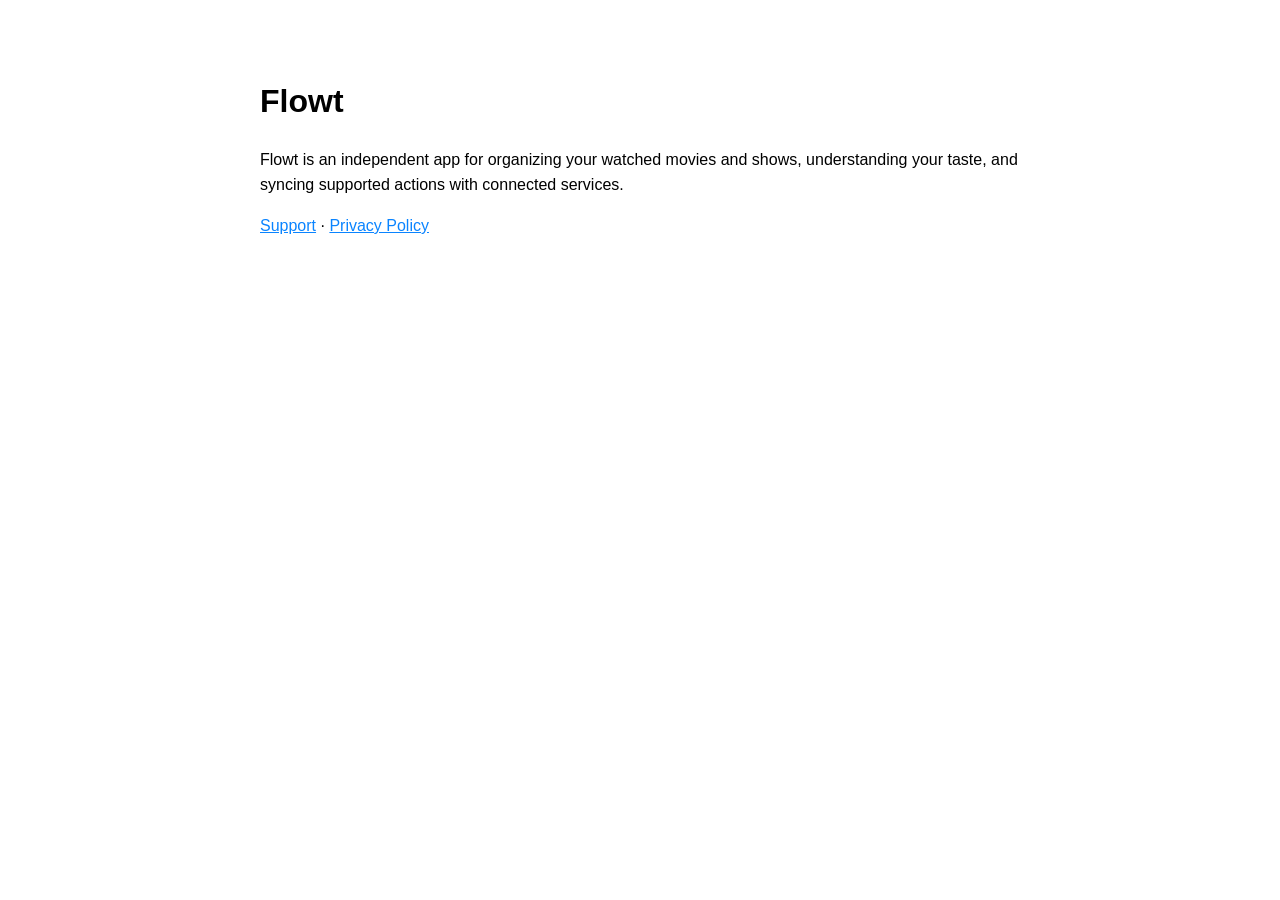
==== index.html @ bcea4218 "feat: publish Flowt support and privacy pages" ====
<!doctype html>
<html lang="en">
<head>
  <meta charset="utf-8">
  <meta name="viewport" content="width=device-width, initial-scale=1">
  <title>Flowt</title>
  <style>
    :root {
      color-scheme: light dark;
      font-family: -apple-system, BlinkMacSystemFont, "Segoe UI", sans-serif;
      line-height: 1.55;
      background: Canvas;
      color: CanvasText;
    }

    body {
      max-width: 760px;
      margin: 0 auto;
      padding: 56px 24px;
    }

    a { color: #0a84ff; }
  </style>
</head>
<body>
  <main>
    <h1>Flowt</h1>
    <p>Flowt is an independent app for organizing your watched movies and shows, understanding your taste, and syncing supported actions with connected services.</p>
    <p><a href="./support/">Support</a> · <a href="./privacy/">Privacy Policy</a></p>
  </main>
</body>
</html>
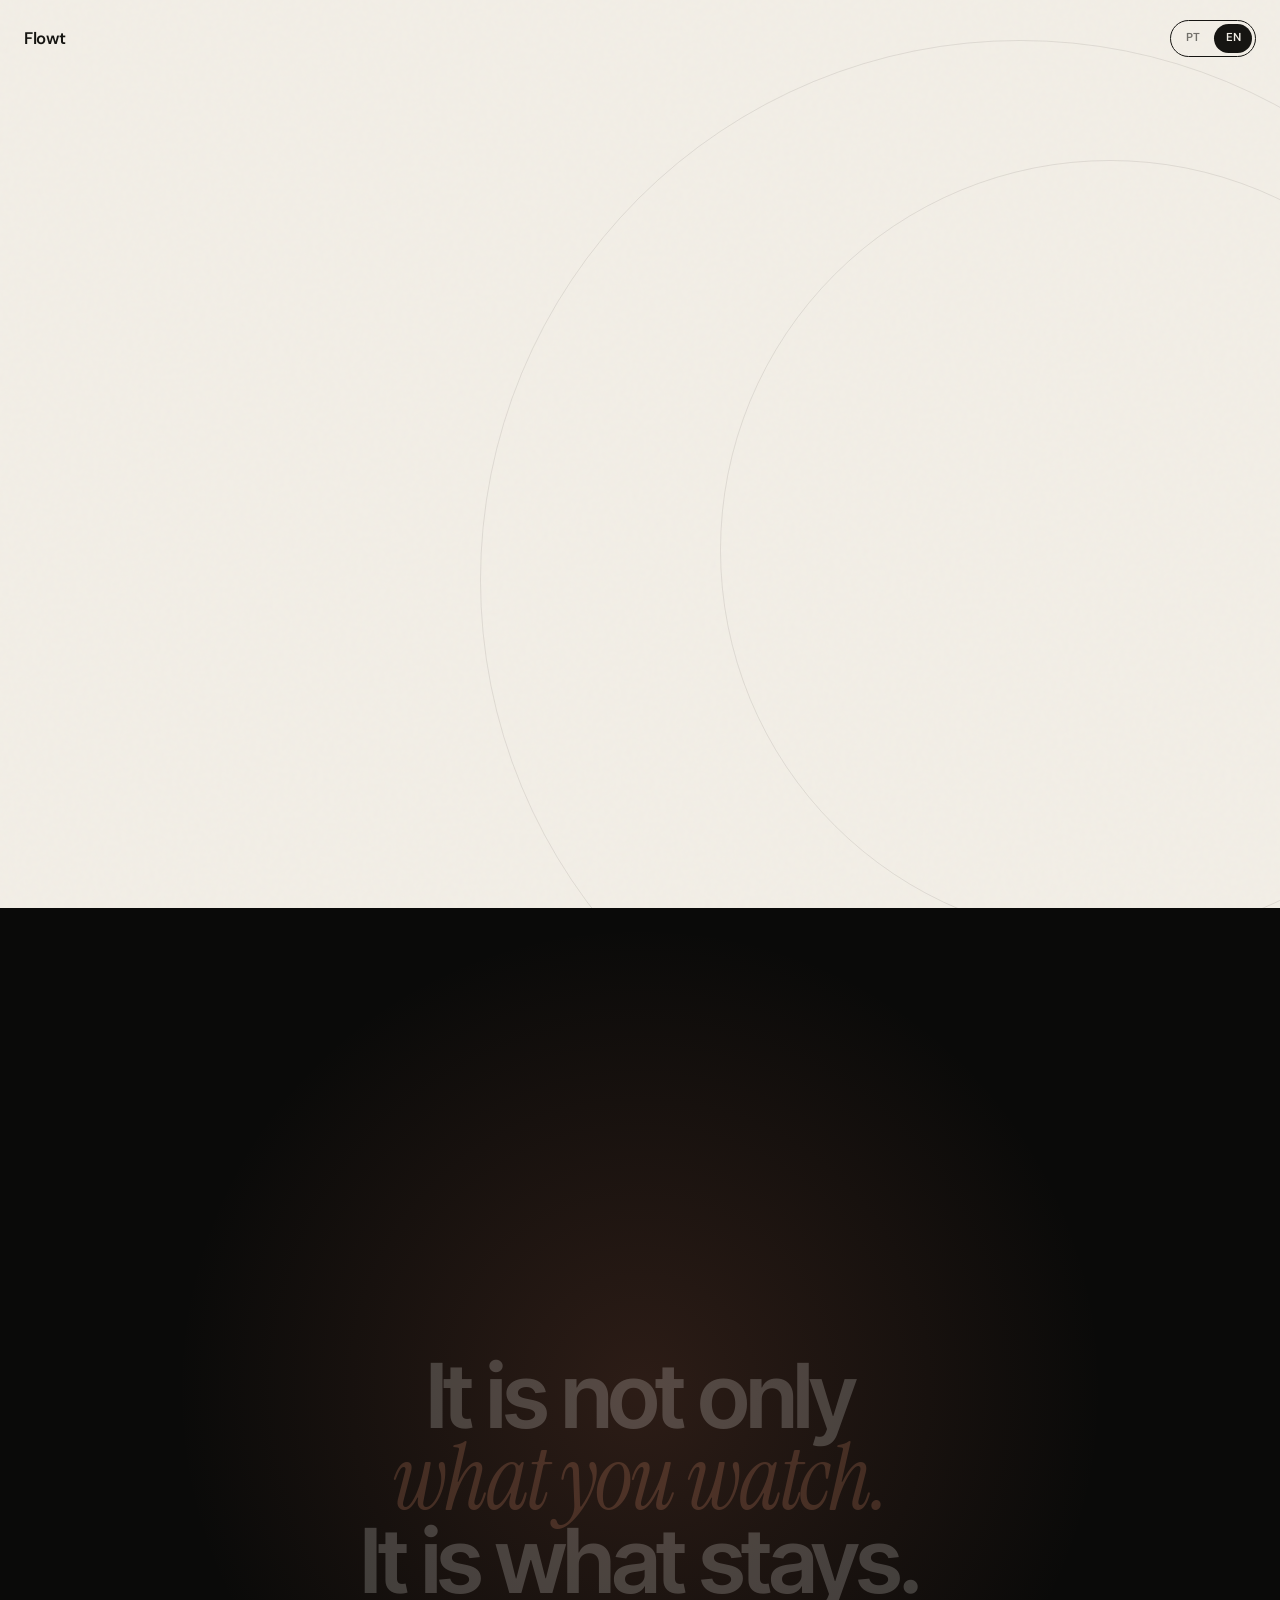
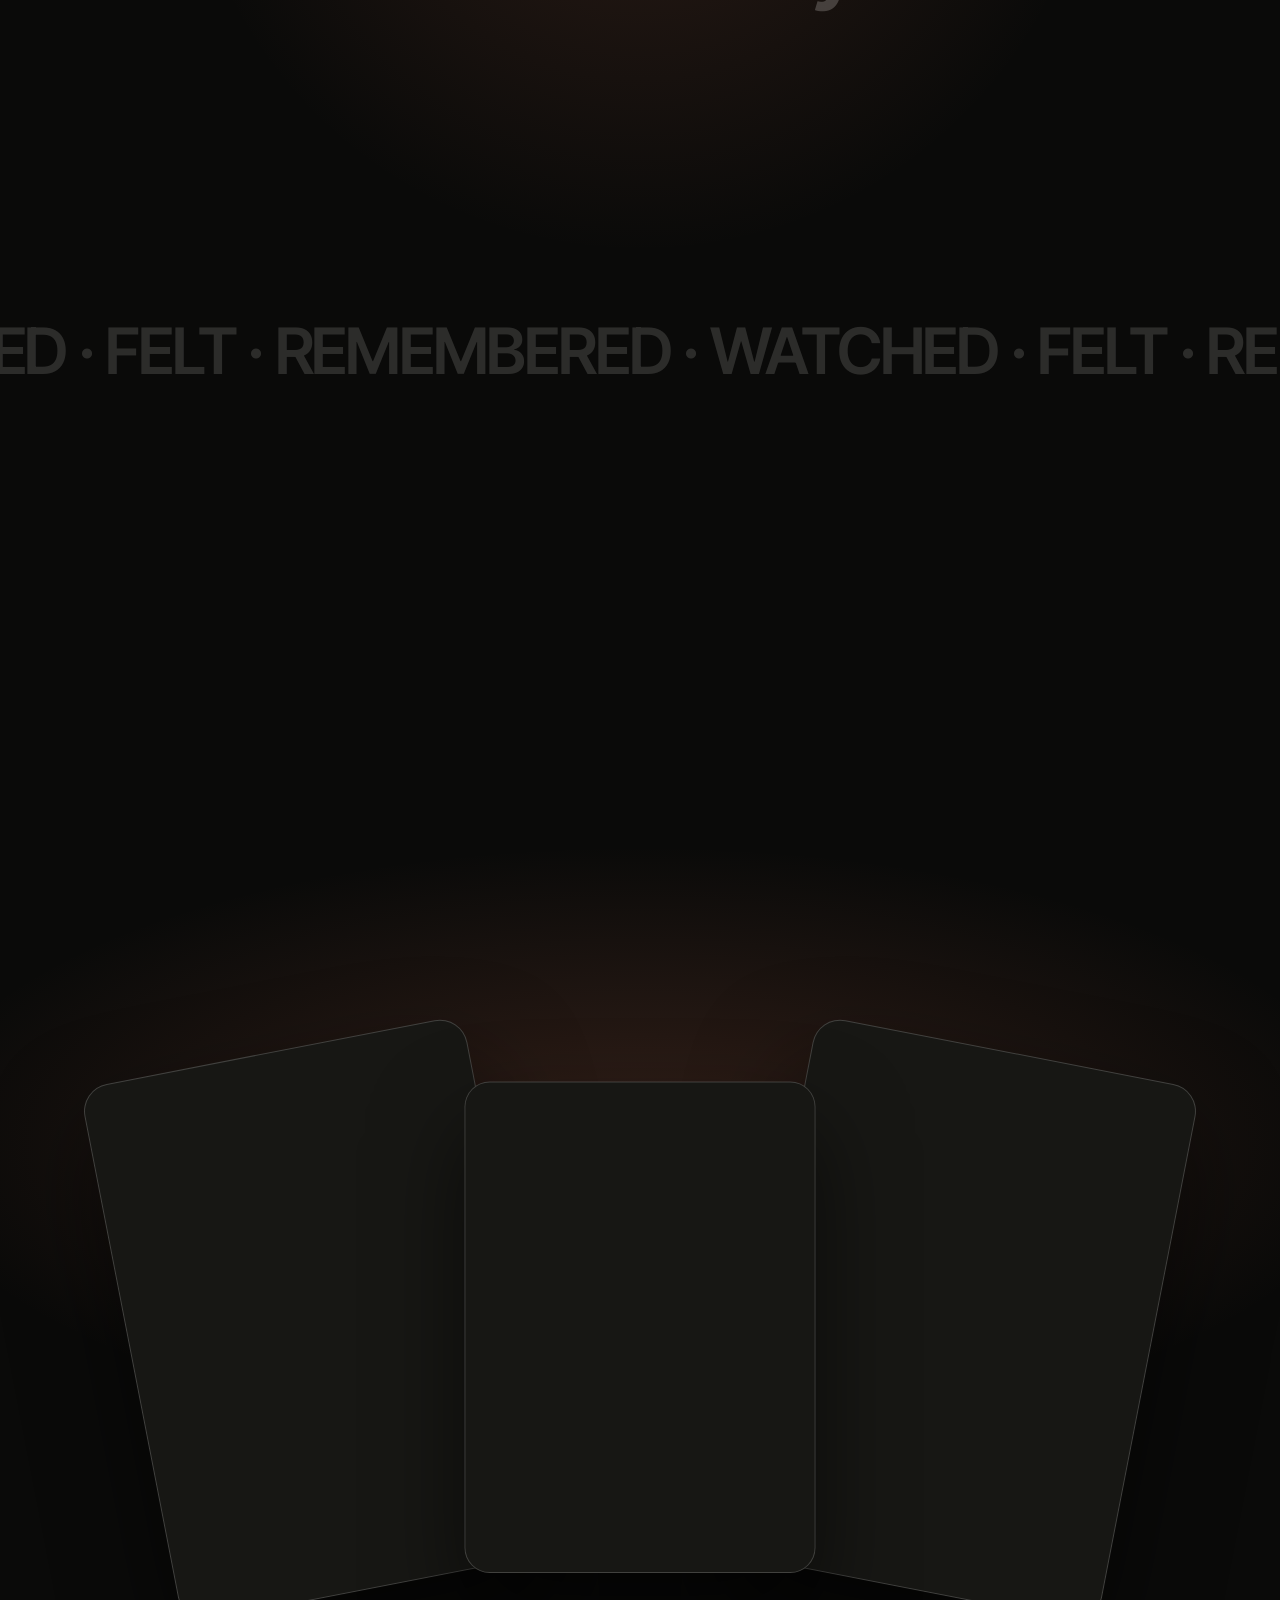
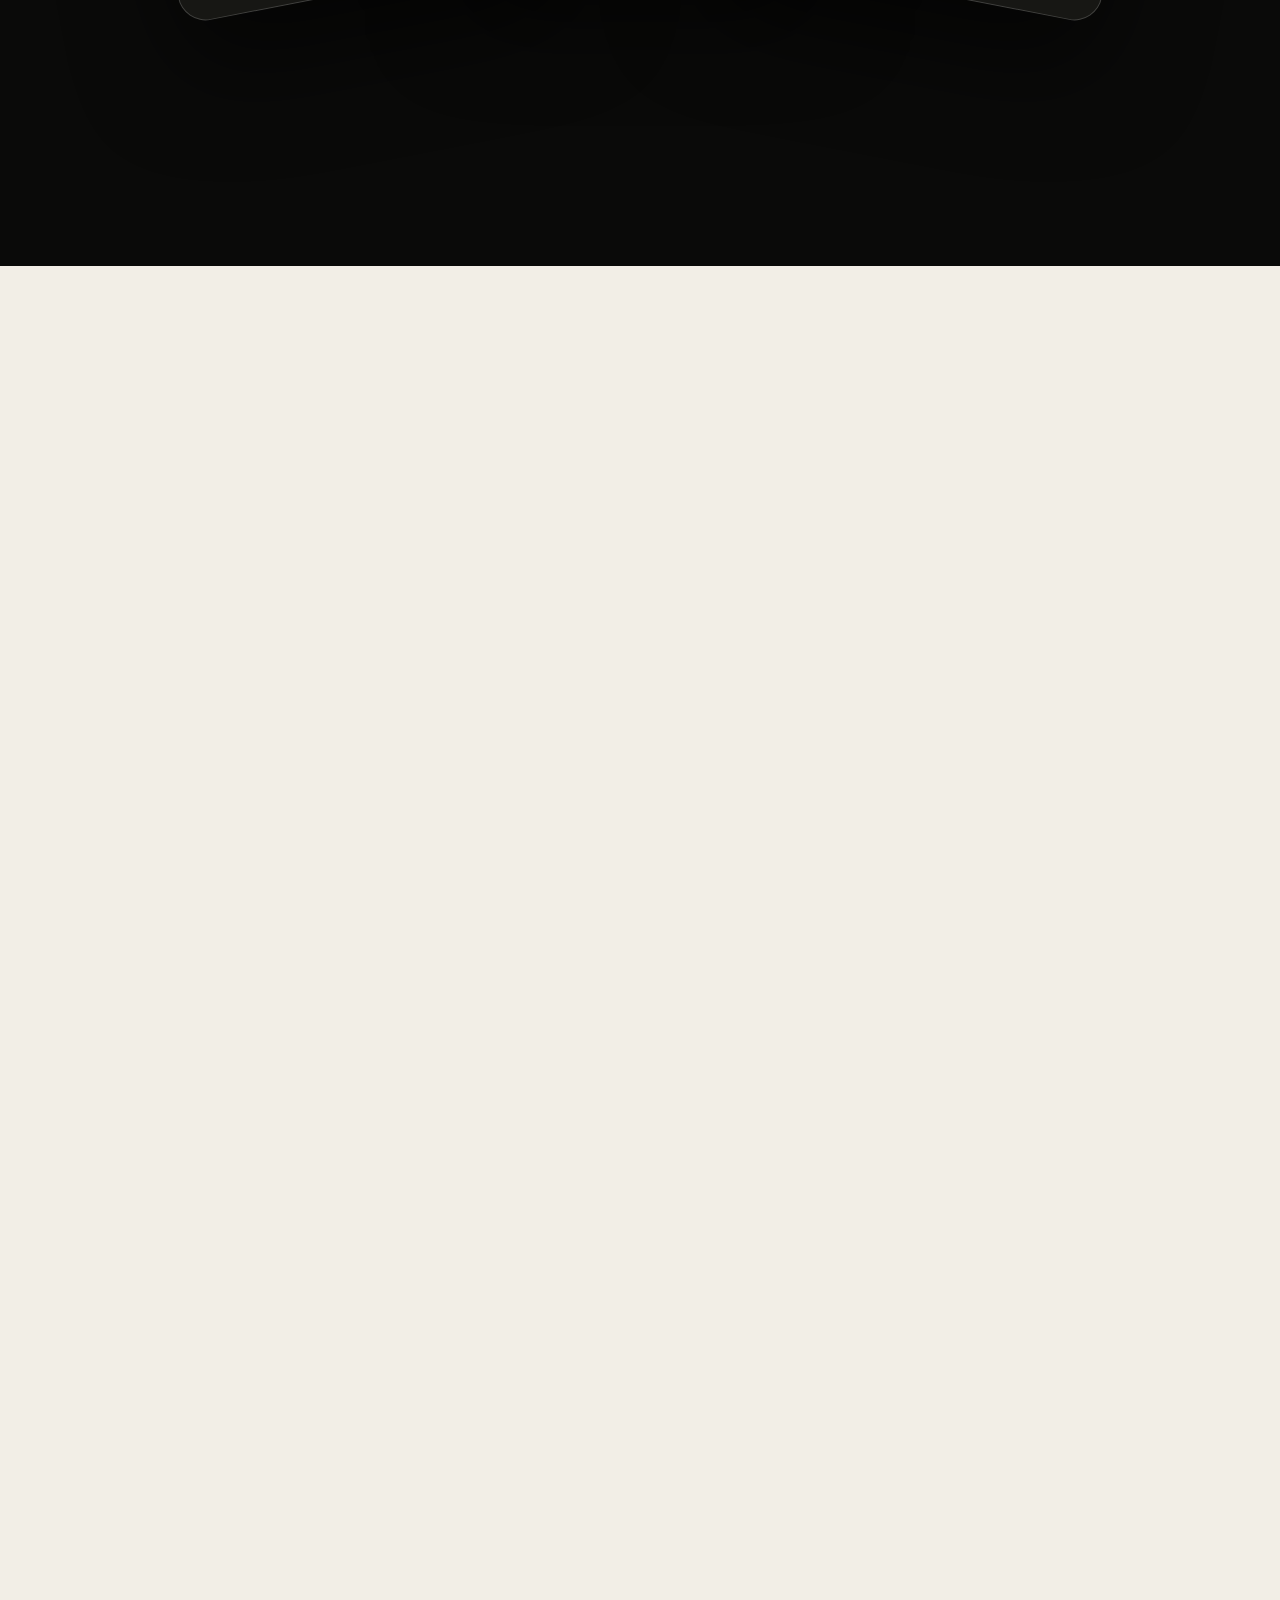
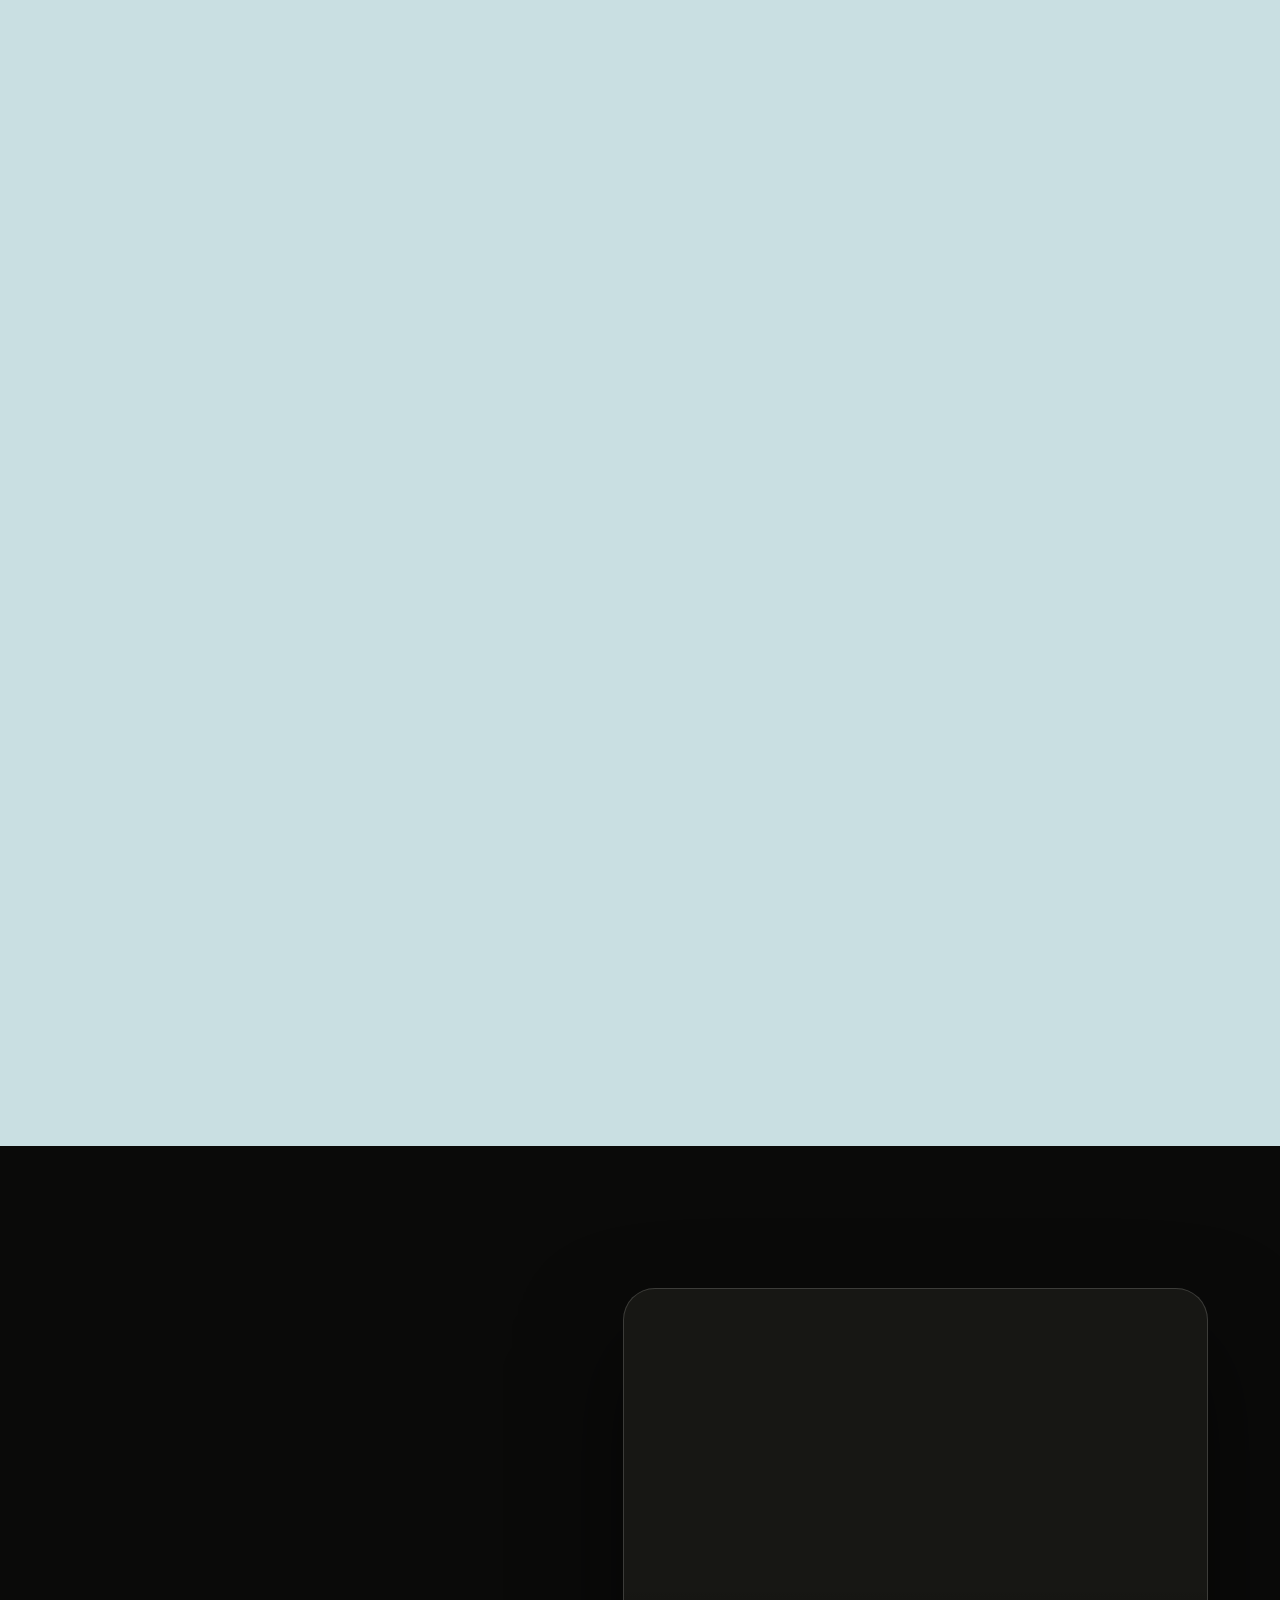
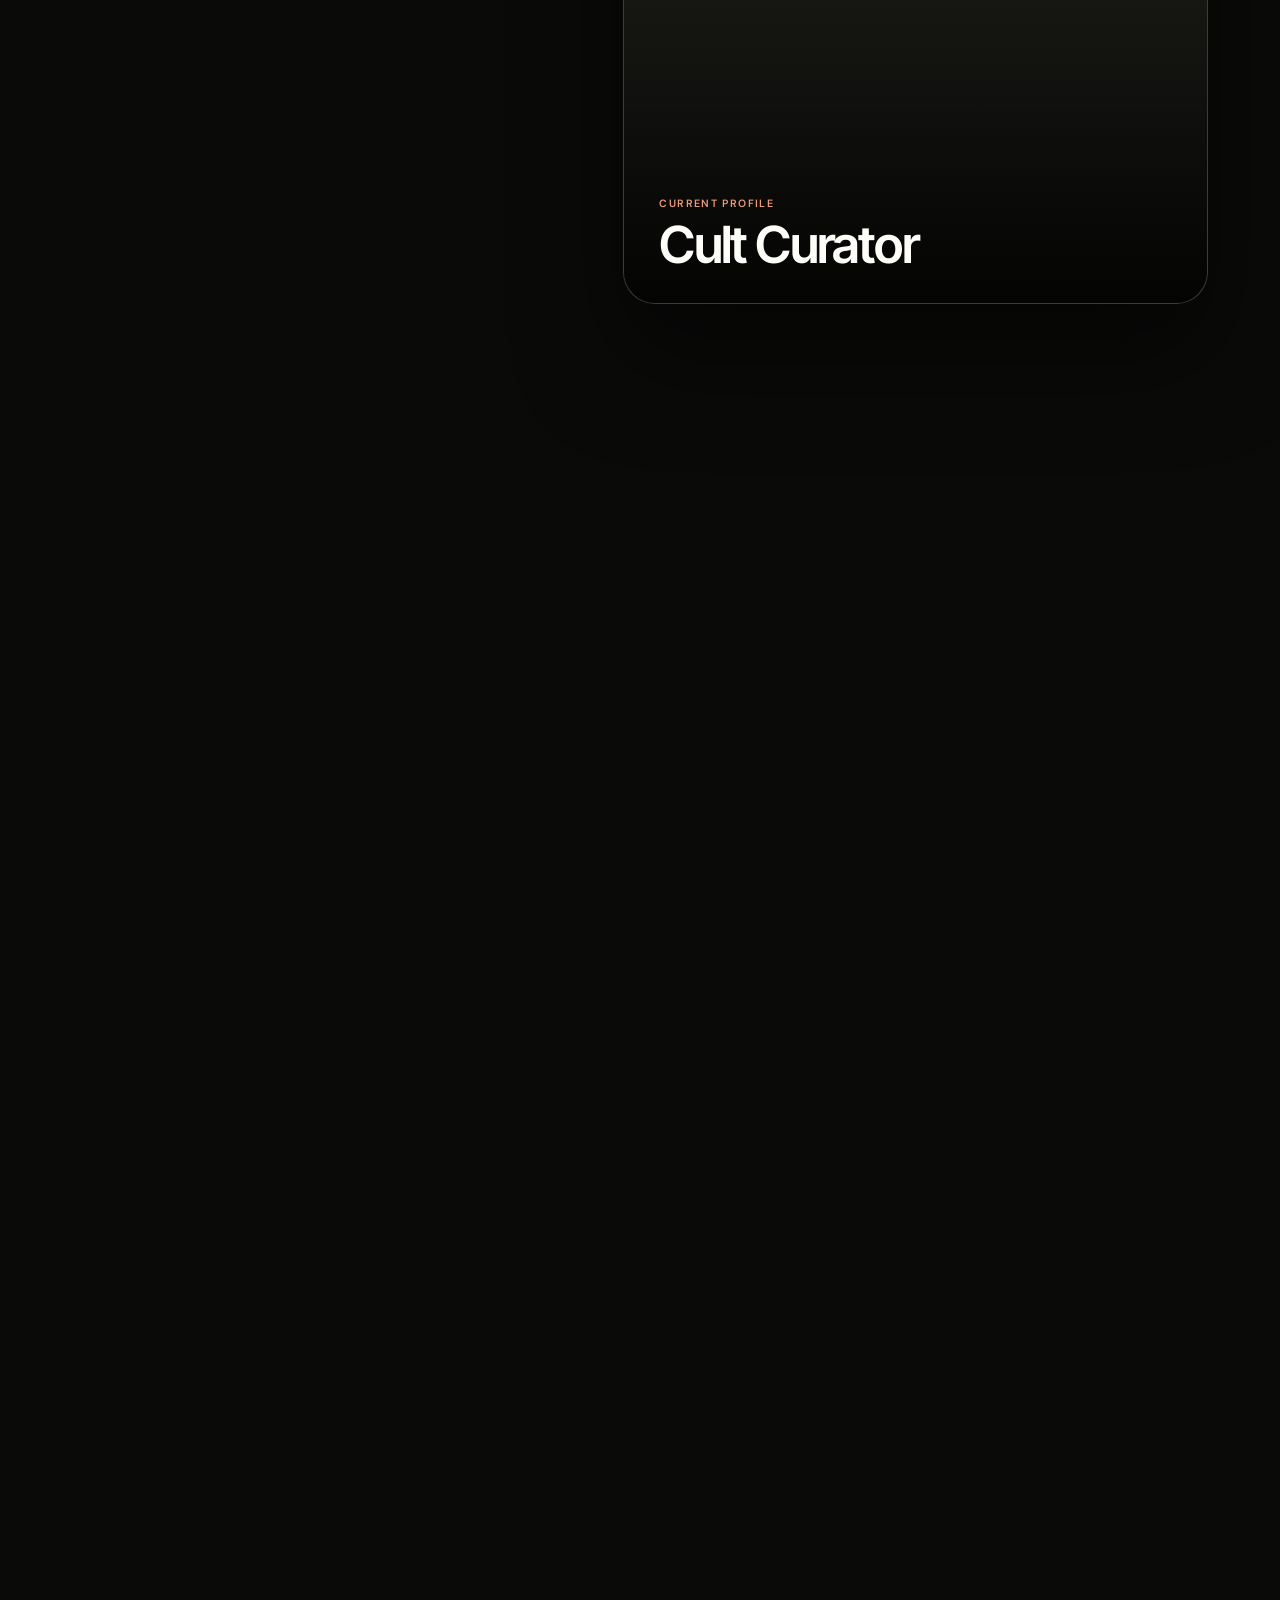
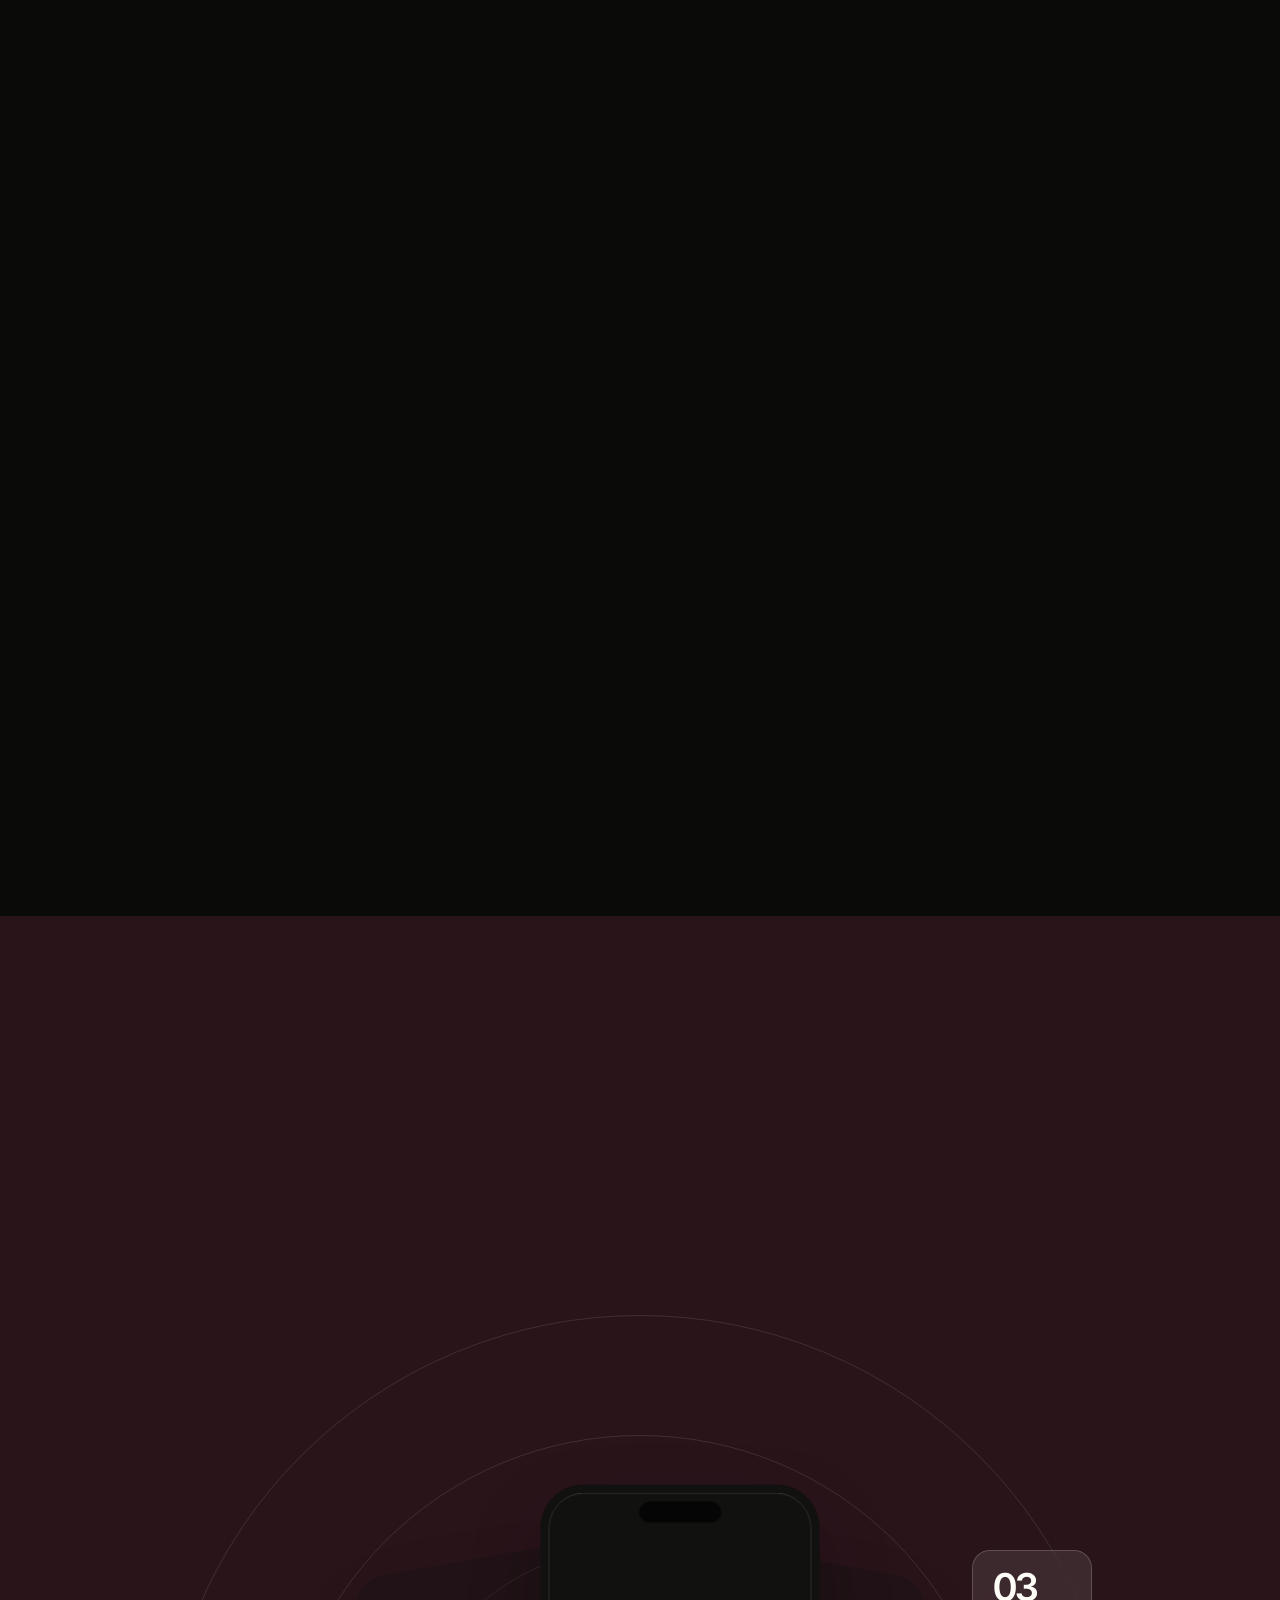
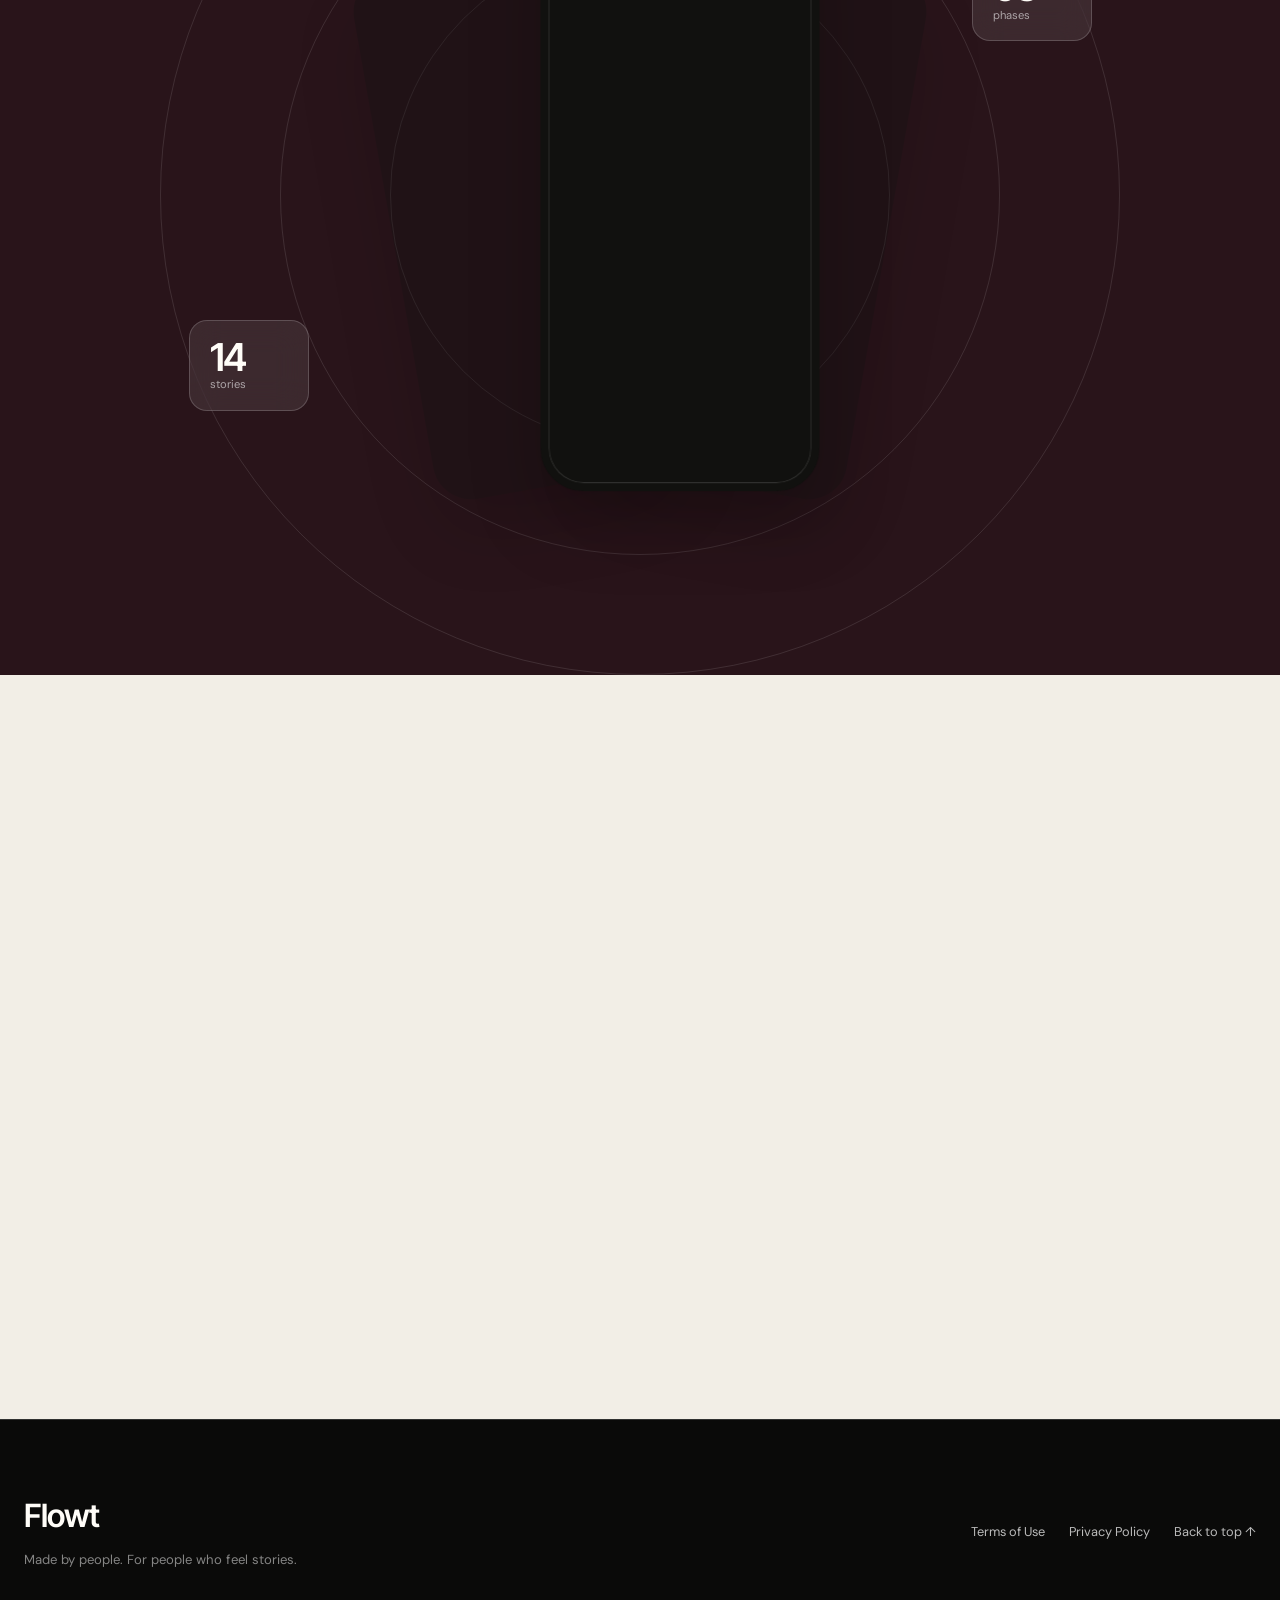
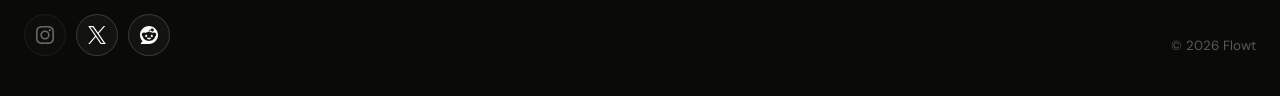
==== commit 7087d40d: "feat: publish redesigned Flowt site" ====
--- a/index.html
+++ b/index.html
@@ -1,32 +1,299 @@
 <!doctype html>
-<html lang="en">
+<html lang="pt-BR" class="no-js">
 <head>
   <meta charset="utf-8">
   <meta name="viewport" content="width=device-width, initial-scale=1">
-  <title>Flowt</title>
-  <style>
-    :root {
-      color-scheme: light dark;
-      font-family: -apple-system, BlinkMacSystemFont, "Segoe UI", sans-serif;
-      line-height: 1.55;
-      background: Canvas;
-      color: CanvasText;
-    }
-
-    body {
-      max-width: 760px;
-      margin: 0 auto;
-      padding: 56px 24px;
-    }
-
-    a { color: #0a84ff; }
-  </style>
+  <meta name="theme-color" content="#f2eee6">
+  <title>Flowt — Feito para quem assiste de verdade</title>
+  <meta name="description" content="Memórias, recomendações e insights construídos a partir do seu jeito de assistir.">
+  <link rel="icon" href="images/appicon.png">
+  <link rel="apple-touch-icon" href="images/appicon.png">
+  <link rel="preconnect" href="https://fonts.googleapis.com">
+  <link rel="preconnect" href="https://fonts.gstatic.com" crossorigin>
+  <link href="https://fonts.googleapis.com/css2?family=DM+Sans:opsz,wght@9..40,400;9..40,500;9..40,600&amp;family=Instrument+Serif:ital@0;1&amp;family=Inter+Tight:wght@500;600;700&amp;display=swap" rel="stylesheet">
+  <script>document.documentElement.classList.remove('no-js');document.documentElement.classList.add('js');</script>
+  <link rel="stylesheet" href="index.css">
 </head>
 <body>
-  <main>
-    <h1>Flowt</h1>
-    <p>Flowt is an independent app for organizing your watched movies and shows, understanding your taste, and syncing supported actions with connected services.</p>
-    <p><a href="./support/">Support</a> · <a href="./privacy/">Privacy Policy</a></p>
+  <a class="skip-link" href="#main" data-i18n="skip">Pular para o conteúdo</a>
+
+  <header class="site-header" id="site-header">
+    <a class="brand" href="#top" aria-label="Flowt — início" data-i18n-aria="aria.home">
+      <span class="brand-wordmark">Flowt</span>
+    </a>
+
+    <div class="header-actions">
+      <div class="language-switch" role="group" aria-label="Idioma" data-i18n-aria="aria.language">
+        <button type="button" data-language="pt" class="is-active" aria-pressed="true">PT</button>
+        <button type="button" data-language="en" aria-pressed="false">EN</button>
+      </div>
+    </div>
+  </header>
+
+  <main id="main">
+    <section class="hero chapter chapter-warm" id="top" data-theme="light">
+      <div class="hero-noise" aria-hidden="true"></div>
+      <div class="hero-orbit hero-orbit-one" aria-hidden="true"></div>
+      <div class="hero-orbit hero-orbit-two" aria-hidden="true"></div>
+
+      <div class="hero-inner">
+        <div class="hero-copy">
+          <div class="hero-product-mark reveal" aria-hidden="true">
+            <img src="images/appicon.png" width="24" height="24" alt="">
+            <span>Flowt</span>
+          </div>
+          <h1 class="hero-title">
+            <span class="title-line reveal" data-i18n="hero.line1">Feito para quem</span>
+            <span class="title-line title-line-accent reveal" data-i18n="hero.line2">assiste de verdade.</span>
+          </h1>
+          <p class="hero-deck reveal" data-i18n="hero.deck">Memórias, recomendações e insights construídos a partir do seu jeito de assistir.</p>
+          <p class="hero-support reveal" data-i18n="hero.support">O Flowt transforma o que você assiste em fases, entende o seu ritmo e ajuda a encontrar o que combina com cada momento.</p>
+          <div class="app-store-badge hero-store-badge reveal" aria-disabled="true">
+            <span class="apple-mark" aria-hidden="true"></span>
+            <span><small data-i18n="store.soon">Em breve na</small><strong>App Store</strong></span>
+          </div>
+        </div>
+        <div class="hero-stage" aria-label="Prévia do aplicativo Flowt" data-i18n-aria="aria.preview">
+          <figure class="hero-hand-phone reveal">
+            <div class="hero-hand-screen">
+              <img src="site-img/optimized/pt/home.jpg" data-src-pt="site-img/optimized/pt/home.jpg" data-src-en="site-img/optimized/en/home.jpg" width="900" height="1955" alt="Tela inicial do Flowt" data-i18n-alt="alt.home" fetchpriority="high">
+            </div>
+            <img class="hero-hand-frame" src="site-img/shared/phone-hand.png" width="1200" height="1600" alt="" aria-hidden="true" fetchpriority="high">
+          </figure>
+        </div>
+      </div>
+    </section>
+
+    <section class="manifesto chapter chapter-noir motion-section" id="manifesto" data-theme="dark">
+      <div class="manifesto-glow" aria-hidden="true"></div>
+      <div class="manifesto-inner">
+        <p class="eyebrow eyebrow-light reveal" data-i18n="manifesto.eyebrow">Histórias deixam rastros</p>
+        <h2 class="manifesto-title">
+          <span data-i18n="manifesto.line1">Não é só</span>
+          <em data-i18n="manifesto.line2">o que você vê.</em>
+          <span data-i18n="manifesto.line3">É o que fica.</span>
+        </h2>
+        <p class="manifesto-caption reveal" data-i18n="manifesto.caption">O Flowt transforma o seu histórico em uma narrativa sobre fases, afetos e descobertas.</p>
+      </div>
+      <div class="manifesto-marquee" aria-hidden="true">
+        <span>WATCHED · FELT · REMEMBERED · WATCHED · FELT · REMEMBERED ·</span>
+      </div>
+    </section>
+
+    <section class="memories chapter chapter-noir motion-section" id="memories" data-theme="dark">
+      <div class="section-intro section-intro-light">
+        <p class="eyebrow eyebrow-light reveal" data-i18n="memories.eyebrow">Memórias</p>
+        <h2 class="display-title reveal" data-i18n="memories.title">Listas guardam títulos. Flowt guarda fases.</h2>
+        <p class="section-deck reveal" data-i18n="memories.deck">Cada obra encontra um lugar no período da sua vida em que ela realmente importou.</p>
+      </div>
+
+      <div class="memory-stage" aria-label="Exemplos de memórias culturais" data-i18n-aria="aria.memories">
+        <article class="memory-poster memory-poster-one" data-memory-card>
+          <img src="site-img/optimized/pt/memory-1.jpg" data-src-pt="site-img/optimized/pt/memory-1.jpg" data-src-en="site-img/optimized/en/memory1.jpg" width="900" height="1955" alt="Fase O ciclo dos dramas emocionais" data-i18n-alt="alt.memory1" loading="lazy" decoding="async">
+        </article>
+        <article class="memory-poster memory-poster-two" data-memory-card>
+          <img src="site-img/optimized/pt/memory-2.jpg" data-src-pt="site-img/optimized/pt/memory-2.jpg" data-src-en="site-img/optimized/en/memory-2.jpg" width="900" height="1955" alt="Fase A sequência dos títulos intensos" data-i18n-alt="alt.memory2" loading="lazy" decoding="async">
+        </article>
+        <article class="memory-poster memory-poster-three" data-memory-card>
+          <img src="site-img/optimized/pt/memory-3.jpg" data-src-pt="site-img/optimized/pt/memory-3.jpg" data-src-en="site-img/optimized/en/memory-3.jpg" width="900" height="1955" alt="Fase Séries que pedem retorno" data-i18n-alt="alt.memory3" loading="lazy" decoding="async">
+        </article>
+      </div>
+
+      <p class="memory-footnote reveal" data-i18n="memories.footnote">Seu histórico deixa de ser uma planilha e passa a ter contexto.</p>
+    </section>
+
+    <section class="personalization chapter chapter-warm" id="personalization" data-theme="light">
+      <div class="section-intro">
+        <p class="eyebrow reveal" data-i18n="personal.eyebrow">Personalização que você entende</p>
+        <h2 class="display-title reveal" data-i18n="personal.title">O algoritmo não é uma caixa-preta. É um espelho.</h2>
+      </div>
+
+      <div class="feature-row feature-row-vibe">
+        <div class="feature-copy reveal">
+          <span class="feature-number">01</span>
+          <h3 data-i18n="personal.vibe.title">Comece pelo que quer sentir.</h3>
+          <p data-i18n="personal.vibe.body">Descreva a vibe — leve, inquietante, bonita ou estranha. O Flowt encontra histórias para o seu momento, não para uma categoria.</p>
+          <div class="prompt-example">
+            <span data-i18n="personal.vibe.prompt">“Algo bonito para desacelerar.”</span>
+            <span class="prompt-cursor" aria-hidden="true"></span>
+          </div>
+        </div>
+
+        <div class="feature-visual feature-visual-vibe reveal">
+          <div class="ambient-card ambient-card-top" aria-hidden="true">
+            <span data-i18n="personal.tag.slowCinema">cinema lento</span><strong data-i18n="personal.tag.calm">calmo</strong>
+          </div>
+          <figure class="phone phone-feature">
+            <img src="site-img/optimized/pt/discovery-vibe.jpg" data-src-pt="site-img/optimized/pt/discovery-vibe.jpg" data-src-en="site-img/optimized/en/discovery-vibe.jpg" width="900" height="1955" alt="Busca por vibe no Flowt" data-i18n-alt="alt.discover" loading="lazy" decoding="async">
+          </figure>
+          <div class="vibe-bubble vibe-bubble-one" aria-hidden="true" data-i18n="personal.tag.comfort">conforto</div>
+          <div class="vibe-bubble vibe-bubble-two" aria-hidden="true" data-i18n="personal.tag.curious">curioso</div>
+          <div class="vibe-bubble vibe-bubble-three" aria-hidden="true" data-i18n="personal.tag.intense">intenso</div>
+        </div>
+      </div>
+
+      <div class="feature-row feature-row-explain">
+        <div class="feature-copy reveal">
+          <span class="feature-number">02</span>
+          <h3 data-i18n="personal.explain.title">Saiba por que combina.</h3>
+          <p data-i18n="personal.explain.body">Vibe, histórico, ritmo e preferências aparecem na recomendação. Você vê os sinais e continua no controle.</p>
+          <ul class="signal-list" aria-label="Sinais usados pelo Flowt" data-i18n-aria="aria.signals">
+            <li><span data-i18n="personal.signal1">Seu momento</span><strong>40%</strong></li>
+            <li><span data-i18n="personal.signal2">Seu histórico</span><strong>35%</strong></li>
+            <li><span data-i18n="personal.signal3">Seu ritmo</span><strong>25%</strong></li>
+          </ul>
+        </div>
+
+        <div class="feature-visual feature-visual-explain reveal">
+          <figure class="phone phone-feature phone-tilted">
+            <img src="site-img/optimized/pt/why-fits-you.jpg" data-src-pt="site-img/optimized/pt/why-fits-you.jpg" data-src-en="site-img/optimized/en/why-fits-you.jpg" width="900" height="1955" alt="Explicação de recomendação no Flowt" data-i18n-alt="alt.series" loading="lazy" decoding="async">
+          </figure>
+        </div>
+      </div>
+    </section>
+
+    <section class="care chapter chapter-sky" id="care" data-theme="light">
+      <div class="section-intro care-intro">
+        <p class="eyebrow reveal" data-i18n="care.eyebrow">Um algoritmo com cuidado</p>
+        <h2 class="display-title reveal" data-i18n="care.title">Seu ritmo muda. O Flowt acompanha.</h2>
+        <p class="section-deck reveal" data-i18n="care.deck">O Flowt não tenta adivinhar seu humor. Ele compara o seu momento com o seu próprio histórico para recomendar com contexto — não para prender sua atenção.</p>
+      </div>
+
+      <div class="care-grid">
+        <article class="care-card care-card-ray reveal">
+          <div class="care-visual ray-card-visual">
+            <span class="care-visual-label" aria-hidden="true">RAY · FLOWT</span>
+            <div class="ray-card-orbit" aria-hidden="true"></div>
+            <img src="images/optimized/ray-wave.png" width="900" height="900" alt="Ray acenando" data-i18n-alt="alt.rayWave" loading="lazy" decoding="async">
+          </div>
+          <div class="care-card-copy">
+            <span class="care-card-index">01</span>
+            <h3 data-i18n="care.ray.title">Conheça Ray, sua companhia no Flowt.</h3>
+            <p data-i18n="care.ray.body">Ele transforma sinais complexos em uma leitura simples, sempre por perto e sem julgamentos.</p>
+          </div>
+        </article>
+
+        <article class="care-card care-card-reading reveal">
+          <div class="care-visual rhythm-card-visual" aria-hidden="true">
+            <img src="site-img/optimized/pt/battery.jpg" data-src-pt="site-img/optimized/pt/battery.jpg" data-src-en="site-img/optimized/en/battery.jpg" width="900" height="977" alt="" loading="lazy" decoding="async">
+          </div>
+          <div class="care-card-copy">
+            <span class="care-card-index">02</span>
+            <h3 data-i18n="care.reading.title">O seu normal é a referência.</h3>
+            <p data-i18n="care.reading.body">Intensidade, frequência, maratonas, novidade e o tempo desde o último check-in ajudam o Flowt a entender seu ritmo cultural.</p>
+          </div>
+        </article>
+
+        <article class="care-card care-card-choice reveal">
+          <div class="care-visual choice-card-visual" aria-hidden="true">
+            <div class="choice-card-head">
+              <span data-i18n="care.choice.visualTitle">O QUE COMBINA AGORA</span>
+              <i></i>
+            </div>
+            <div class="choice-option is-selected">
+              <span class="choice-icon">↓</span>
+              <div><strong data-i18n="care.choice.ease">Aliviar</strong><small data-i18n="care.choice.easeHint">familiar, curto, gentil</small></div>
+              <em></em>
+            </div>
+            <div class="choice-option">
+              <span class="choice-icon">≈</span>
+              <div><strong data-i18n="care.choice.keep">Manter</strong><small data-i18n="care.choice.keepHint">continuar no seu ritmo</small></div>
+              <em></em>
+            </div>
+            <div class="choice-option">
+              <span class="choice-icon">↗</span>
+              <div><strong data-i18n="care.choice.explore">Explorar</strong><small data-i18n="care.choice.exploreHint">novidade e mais densidade</small></div>
+              <em></em>
+            </div>
+          </div>
+          <div class="care-card-copy">
+            <span class="care-card-index">03</span>
+            <h3 data-i18n="care.choice.title">Nem todo momento pede outra descoberta.</h3>
+            <p data-i18n="care.choice.body">Às vezes o melhor é continuar algo familiar, escolher uma história curta, guardar para depois — ou simplesmente fazer uma pausa.</p>
+          </div>
+        </article>
+      </div>
+
+      <p class="care-statement reveal" data-i18n="care.statement">O objetivo não é aumentar o tempo de tela. É tornar cada escolha mais adequada ao momento.</p>
+    </section>
+
+    <section class="identity chapter chapter-noir motion-section" id="identity" data-theme="dark">
+      <div class="identity-sticky">
+        <div class="identity-copy">
+          <p class="eyebrow eyebrow-light reveal" data-i18n="identity.eyebrow">Seu perfil de espectador</p>
+          <h2 class="display-title reveal" data-i18n="identity.title">Não é um rótulo. É uma perspectiva.</h2>
+          <p class="section-deck reveal" data-i18n="identity.deck">O Flowt reconhece padrões no longo prazo e devolve uma leitura viva do seu repertório.</p>
+        </div>
+
+        <div class="identity-canvas">
+          <figure class="identity-art identity-art-one is-active" data-profile-frame="0">
+            <img src="images/optimized/profile-cult.jpg" width="960" height="640" alt="Perfil Curador Cult" loading="lazy" decoding="async">
+            <figcaption><span data-i18n="identity.profile1.kicker">Perfil atual</span><strong data-i18n="identity.profile1.title">Curador Cult</strong></figcaption>
+          </figure>
+          <figure class="identity-art identity-art-two" data-profile-frame="1">
+            <img src="images/optimized/profile-intense.jpg" width="960" height="640" alt="Perfil Espectador Intenso" loading="lazy" decoding="async">
+            <figcaption><span data-i18n="identity.profile2.kicker">Outra leitura</span><strong data-i18n="identity.profile2.title">Espectador Intenso</strong></figcaption>
+          </figure>
+          <figure class="identity-art identity-art-three" data-profile-frame="2">
+            <img src="images/optimized/profile-cozy.jpg" width="960" height="640" alt="Perfil Refúgio Emocional" loading="lazy" decoding="async">
+            <figcaption><span data-i18n="identity.profile3.kicker">Outro ritmo</span><strong data-i18n="identity.profile3.title">Refúgio Emocional</strong></figcaption>
+          </figure>
+        </div>
+      </div>
+    </section>
+
+    <section class="perspective chapter chapter-wine motion-section" id="perspective" data-theme="dark">
+      <div class="perspective-copy">
+        <p class="eyebrow eyebrow-light reveal" data-i18n="perspective.eyebrow">Progresso com perspectiva</p>
+        <h2 class="display-title reveal" data-i18n="perspective.title">Seu mês não é uma contagem. É um retrato.</h2>
+        <p class="section-deck reveal" data-i18n="perspective.deck">Veja o que marcou o período, como o seu ritmo mudou e quais histórias ficaram.</p>
+      </div>
+
+      <div class="perspective-stage">
+        <div class="perspective-rings" aria-hidden="true"><i></i><i></i><i></i></div>
+        <figure class="phone phone-perspective">
+          <img src="site-img/optimized/pt/recap.jpg" data-src-pt="site-img/optimized/pt/recap.jpg" data-src-en="site-img/optimized/en/recap.jpg" width="900" height="1955" alt="Retrospectiva mensal do Flowt" data-i18n-alt="alt.insights" loading="lazy" decoding="async">
+        </figure>
+        <figure class="perspective-card perspective-card-left" aria-hidden="true">
+          <img src="site-img/optimized/pt/library.jpg" data-src-pt="site-img/optimized/pt/library.jpg" data-src-en="site-img/optimized/en/library.jpg" width="900" height="1955" alt="" loading="lazy" decoding="async">
+        </figure>
+        <figure class="perspective-card perspective-card-right" aria-hidden="true">
+          <img src="site-img/optimized/pt/profile.jpg" data-src-pt="site-img/optimized/pt/profile.jpg" data-src-en="site-img/optimized/en/profile.jpg" width="900" height="1955" alt="" loading="lazy" decoding="async">
+        </figure>
+        <div class="perspective-stat stat-one"><strong>14</strong><span data-i18n="perspective.stat1">histórias</span></div>
+        <div class="perspective-stat stat-two"><strong>03</strong><span data-i18n="perspective.stat2">fases</span></div>
+      </div>
+    </section>
+
+    <section class="closing chapter chapter-warm" id="closing" data-theme="light">
+      <img class="closing-icon reveal" src="images/appicon.png" width="120" height="120" alt="">
+      <h2 class="closing-title reveal" data-i18n="closing.title">Dê mais sentido ao que você assiste.</h2>
+      <p class="closing-subtitle reveal" data-i18n="closing.subtitle">Leve suas histórias, fases e descobertas com você — e encontre o que combina com cada momento.</p>
+      <div class="app-store-badge closing-store-badge reveal" aria-disabled="true">
+        <span class="apple-mark" aria-hidden="true"></span>
+        <span><small data-i18n="store.soon">Em breve na</small><strong>App Store</strong></span>
+      </div>
+    </section>
   </main>
+
+  <footer class="site-footer" id="footer" data-theme="dark">
+    <div class="footer-brand">
+      <span>Flowt</span>
+      <p data-i18n="footer.signature">Feito por gente. Para quem sente histórias.</p>
+    </div>
+    <nav aria-label="Links do rodapé" data-i18n-aria="aria.footerLinks">
+      <a href="./terms/" data-i18n="footer.terms">Termos de Uso</a>
+      <a href="./privacy/" data-i18n="footer.privacy">Privacidade</a>
+      <a href="#top" data-i18n="footer.top">Voltar ao topo ↑</a>
+    </nav>
+    <div class="footer-social" aria-label="Redes sociais" data-i18n-aria="aria.social">
+      <span class="social-link is-pending" aria-label="Instagram — em breve" data-i18n-aria="aria.instagramSoon"><img src="images/social/instagram.svg" width="20" height="20" alt=""></span>
+      <a class="social-link" href="https://x.com/flowt_app" target="_blank" rel="noopener noreferrer" aria-label="Flowt no X" data-i18n-aria="aria.x"><img src="images/social/x.svg" width="20" height="20" alt=""></a>
+      <a class="social-link" href="https://www.reddit.com/r/flowtapp/" target="_blank" rel="noopener noreferrer" aria-label="Flowt no Reddit" data-i18n-aria="aria.reddit"><img src="images/social/reddit.svg" width="20" height="20" alt=""></a>
+    </div>
+    <small>© <span id="year"></span> Flowt</small>
+  </footer>
+
+  <script src="index.js" defer></script>
 </body>
 </html>
--- a/index.css
+++ b/index.css
@@ -0,0 +1,515 @@
+:root {
+  --paper: #f2eee6;
+  --paper-deep: #e6dfd3;
+  --ink: #161512;
+  --ink-soft: #625e56;
+  --night: #0a0a09;
+  --night-soft: #171714;
+  --clay: #d77858;
+  --clay-bright: #ef9a76;
+  --sage: #b8c7ad;
+  --sky: #c9dfe2;
+  --wine: #29141a;
+  --white: #fffdf8;
+  --line-light: rgba(22, 21, 18, .14);
+  --line-dark: rgba(255, 253, 248, .16);
+  --display: "Inter Tight", "Arial Narrow", -apple-system, BlinkMacSystemFont, sans-serif;
+  --accent-serif: "Instrument Serif", Iowan Old Style, Baskerville, Georgia, serif;
+  --sans: "DM Sans", -apple-system, BlinkMacSystemFont, "Segoe UI", sans-serif;
+  --ease-out: cubic-bezier(.16, 1, .3, 1);
+  --ease-in-out: cubic-bezier(.76, 0, .24, 1);
+  --page: min(1280px, calc(100vw - 64px));
+  --header-height: 76px;
+}
+
+*, *::before, *::after { box-sizing: border-box; }
+html { scroll-behavior: smooth; background: var(--night); }
+body {
+  margin: 0;
+  background: var(--paper);
+  color: var(--ink);
+  font-family: var(--sans);
+  font-size: 16px;
+  line-height: 1.5;
+  overflow-x: clip;
+  -webkit-font-smoothing: antialiased;
+  text-rendering: optimizeLegibility;
+  font-optical-sizing: auto;
+}
+button, a { font: inherit; }
+img { display: block; max-width: 100%; }
+a { color: inherit; }
+::selection { background: var(--clay); color: var(--white); }
+
+.skip-link {
+  position: fixed;
+  left: 20px;
+  top: -100px;
+  z-index: 1000;
+  padding: 12px 18px;
+  border-radius: 999px;
+  background: var(--white);
+  color: var(--ink);
+  text-decoration: none;
+  transition: top .2s ease;
+}
+.skip-link:focus { top: 16px; }
+
+.site-header {
+  position: fixed;
+  inset: 0 0 auto;
+  z-index: 100;
+  height: var(--header-height);
+  display: flex;
+  align-items: center;
+  justify-content: space-between;
+  padding: 0 max(24px, calc((100vw - 1360px) / 2));
+  color: var(--ink);
+  transition: color .45s ease, background .45s ease, border-color .45s ease, transform .45s var(--ease-out);
+}
+.site-header::before {
+  content: "";
+  position: absolute;
+  inset: 0;
+  z-index: -1;
+  border-bottom: 1px solid transparent;
+  background: rgba(242, 238, 230, 0);
+  backdrop-filter: blur(0);
+  -webkit-backdrop-filter: blur(0);
+  transition: inherit;
+}
+.site-header.is-scrolled::before {
+  border-color: var(--line-light);
+  background: rgba(242, 238, 230, .78);
+  backdrop-filter: blur(18px);
+  -webkit-backdrop-filter: blur(18px);
+}
+.site-header.is-dark { color: var(--white); }
+.site-header.is-dark.is-scrolled::before {
+  border-color: var(--line-dark);
+  background: rgba(10, 10, 9, .74);
+}
+.brand {
+  display: inline-flex;
+  align-items: center;
+  gap: 10px;
+  font-size: 1.05rem;
+  font-weight: 600;
+  letter-spacing: -.02em;
+  text-decoration: none;
+}
+.brand-wordmark { font-family: var(--sans); font-size: 1.05rem; font-weight: 600; letter-spacing: -.02em; line-height: 1; }
+.header-actions { display: flex; align-items: center; gap: 16px; }
+.app-store-badge {
+  display: inline-flex;
+  align-items: center;
+  gap: 12px;
+  width: max-content;
+  padding: 10px 17px 11px;
+  border: 1px solid currentColor;
+  border-radius: 17px;
+  background: rgba(255, 253, 248, .48);
+  color: var(--ink);
+  line-height: 1;
+  user-select: none;
+}
+.apple-mark { font-family: -apple-system, BlinkMacSystemFont, sans-serif; font-size: 2.25rem; line-height: .8; }
+.app-store-badge > span:last-child { display: flex; flex-direction: column; gap: 3px; align-items: flex-start; }
+.app-store-badge small { font-size: .62rem; font-weight: 500; letter-spacing: .015em; }
+.app-store-badge strong { font-size: 1.04rem; font-weight: 600; letter-spacing: -.025em; }
+.site-header.is-dark .app-store-badge { background: rgba(10, 10, 9, .26); color: var(--white); }
+.language-switch { display: flex; gap: 2px; padding: 3px; border: 1px solid currentColor; border-radius: 999px; }
+.language-switch button {
+  width: 38px;
+  height: 29px;
+  border: 0;
+  border-radius: 999px;
+  background: transparent;
+  color: inherit;
+  cursor: pointer;
+  font-size: .72rem;
+  font-weight: 600;
+  opacity: .58;
+  transition: background .25s ease, color .25s ease, opacity .25s ease;
+}
+.language-switch button.is-active { background: var(--ink); color: var(--paper); opacity: 1; }
+.site-header.is-dark .language-switch button.is-active { background: var(--white); color: var(--night); }
+
+.chapter { position: relative; overflow: clip; }
+.chapter-warm { background: var(--paper); color: var(--ink); }
+.chapter-noir { background: var(--night); color: var(--white); }
+.chapter-sky { background: var(--sky); color: var(--ink); }
+.chapter-wine { background: var(--wine); color: var(--white); }
+.eyebrow {
+  margin: 0 0 22px;
+  color: var(--clay);
+  font-size: .72rem;
+  font-weight: 600;
+  letter-spacing: .16em;
+  text-transform: uppercase;
+}
+.eyebrow-light { color: var(--clay-bright); }
+.display-title {
+  max-width: 1000px;
+  margin: 0;
+  font-family: var(--display);
+  font-size: clamp(3.4rem, 5.3vw, 5.5rem);
+  font-weight: 600;
+  letter-spacing: -.035em;
+  line-height: .96;
+}
+.section-deck {
+  max-width: 580px;
+  margin: 32px 0 0;
+  color: var(--ink-soft);
+  font-size: clamp(1rem, 1.45vw, 1.3rem);
+  line-height: 1.55;
+}
+.section-intro { width: var(--page); margin: 0 auto; }
+.section-intro-light .section-deck { color: rgba(255, 253, 248, .62); }
+
+/* Hero */
+.hero { min-height: 900px; padding: 118px 0 70px; }
+.hero-noise {
+  position: absolute;
+  inset: 0;
+  opacity: .2;
+  pointer-events: none;
+  background-image: url("data:image/svg+xml,%3Csvg viewBox='0 0 180 180' xmlns='http://www.w3.org/2000/svg'%3E%3Cfilter id='n'%3E%3CfeTurbulence type='fractalNoise' baseFrequency='.9' numOctaves='4' stitchTiles='stitch'/%3E%3C/filter%3E%3Crect width='100%25' height='100%25' filter='url(%23n)' opacity='.12'/%3E%3C/svg%3E");
+}
+.hero-orbit { position: absolute; border: 1px solid rgba(22, 21, 18, .09); border-radius: 50%; pointer-events: none; }
+.hero-orbit-one { width: 780px; height: 780px; top: 160px; right: -220px; }
+.hero-orbit-two { width: 1080px; height: 1080px; top: 40px; right: -280px; }
+.hero-inner {
+  position: relative;
+  z-index: 3;
+  display: grid;
+  grid-template-columns: minmax(0, 1.12fr) minmax(420px, .88fr);
+  align-items: center;
+  width: var(--page);
+  min-height: 720px;
+  margin: 0 auto;
+}
+.hero-copy { position: relative; z-index: 4; width: auto; margin: 0; text-align: left; }
+.hero-product-mark { display: flex; align-items: center; gap: 10px; margin-bottom: 38px; font-family: var(--sans); font-size: 1.5rem; font-weight: 600; letter-spacing: -.025em; line-height: 1; }
+.hero-product-mark img { width: 24px; height: 24px; border-radius: 7px; box-shadow: 0 8px 20px rgba(58, 35, 24, .14); }
+.hero-title {
+  max-width: 720px;
+  margin: 0;
+  font-family: var(--display);
+  font-size: clamp(4.2rem, 6vw, 6.5rem);
+  font-weight: 700;
+  letter-spacing: -.042em;
+  line-height: .9;
+}
+.title-line { display: block; }
+.title-line-accent { color: var(--clay); }
+.hero-deck { max-width: 600px; margin: 34px 0 0; color: var(--ink-soft); font-size: clamp(1.1rem, 1.55vw, 1.35rem); }
+.hero-support { max-width: 590px; margin: 20px 0 0; color: var(--ink-soft); font-size: .96rem; line-height: 1.65; }
+.hero-store-badge { margin-top: 32px; }
+.hero-stage { position: relative; z-index: 3; width: 100%; height: 720px; margin: 0; perspective: 1600px; overflow: visible; }
+.phone {
+  position: relative;
+  width: 300px;
+  aspect-ratio: 1320 / 2868;
+  border: 9px solid #11110f;
+  border-radius: 48px;
+  background: #11110f;
+  box-shadow: 0 35px 80px rgba(0, 0, 0, .22), inset 0 0 0 1px rgba(255, 255, 255, .16);
+  overflow: hidden;
+}
+.phone::before {
+  content: "";
+  position: absolute;
+  z-index: 3;
+  top: 10px;
+  left: 50%;
+  width: 31%;
+  height: 3.5%;
+  border-radius: 999px;
+  background: #050505;
+  transform: translateX(-50%);
+}
+.phone img { width: 100%; height: 100%; object-fit: cover; }
+.hero-hand-phone { position: absolute; z-index: 4; top: 50%; left: 48%; width: min(560px, 45vw); aspect-ratio: 3 / 4; margin: 0; transform: translate(-37.5%, -49%) rotateX(1deg); transform-origin: 37.5% 50%; filter: drop-shadow(0 38px 38px rgba(58, 35, 24, .2)); }
+.js .hero-hand-phone.reveal { opacity: 0; transform: translate(-30%, -45%) rotateX(1deg); transition: opacity 1.2s var(--ease-out), transform 1.2s var(--ease-out); }
+.js .hero-hand-phone.reveal.is-visible { opacity: 1; transform: translate(-37.5%, -49%) rotateX(1deg); }
+.hero-hand-screen { position: absolute; z-index: 1; top: 1.35%; left: 11.55%; width: 51.35%; height: 81.75%; border-radius: 14% / 6%; background: #080807; overflow: hidden; }
+.hero-hand-screen img { width: 100%; height: 100%; object-fit: cover; }
+.hero-hand-frame { position: absolute; z-index: 2; inset: 0; width: 100%; height: 100%; object-fit: contain; pointer-events: none; }
+
+/* Manifesto */
+.manifesto { min-height: 125vh; display: grid; place-items: center; padding: 160px 32px; text-align: center; }
+.manifesto-glow { position: absolute; width: 80vw; height: 80vw; border-radius: 50%; background: radial-gradient(circle, rgba(215, 120, 88, .17), transparent 64%); transform: translateY(calc((var(--progress, 0) - .5) * 18vh)); }
+.manifesto-inner { position: relative; z-index: 2; max-width: 1100px; }
+.manifesto-title { margin: 0; font-family: var(--display); font-size: clamp(4rem, 7vw, 7.2rem); font-weight: 600; letter-spacing: -.04em; line-height: .92; }
+.manifesto-title span, .manifesto-title em { display: block; opacity: calc(.2 + var(--progress, 0) * .8); transform: translateY(calc((1 - var(--progress, 0)) * 36px)); }
+.manifesto-title em { color: var(--clay-bright); font-family: var(--accent-serif); font-weight: 400; letter-spacing: -.025em; }
+.manifesto-title span:last-child { transition-delay: .08s; }
+.manifesto-caption { max-width: 560px; margin: 44px auto 0; color: rgba(255, 253, 248, .58); font-size: 1.06rem; }
+.manifesto-marquee { position: absolute; right: 0; bottom: 34px; left: 0; overflow: hidden; color: rgba(255, 253, 248, .14); white-space: nowrap; }
+.manifesto-marquee span { display: block; width: max-content; font-family: var(--display); font-size: clamp(2rem, 5vw, 5rem); font-weight: 600; letter-spacing: -.035em; transform: translateX(calc(-12% + var(--progress, 0) * 10%)); }
+
+/* Memories */
+.memories { min-height: 1250px; padding: 170px 0 130px; }
+.memories::after { content: ""; position: absolute; inset: 28% -10% auto; height: 620px; background: radial-gradient(ellipse, rgba(215, 120, 88, .2), transparent 68%); pointer-events: none; }
+.memories .section-intro { position: relative; z-index: 2; }
+.memories .display-title { max-width: 940px; }
+.memory-stage { position: relative; z-index: 3; width: var(--page); height: 680px; margin: 110px auto 0; perspective: 1600px; }
+.memory-poster {
+  position: absolute;
+  top: 0;
+  left: 50%;
+  width: min(390px, 32vw);
+  aspect-ratio: 3 / 4.2;
+  border: 1px solid rgba(255, 255, 255, .18);
+  border-radius: 28px;
+  background: var(--night-soft);
+  box-shadow: 0 50px 100px rgba(0, 0, 0, .55);
+  overflow: hidden;
+  transform-origin: 50% 100%;
+}
+.memory-poster img { width: 100%; height: 100%; object-fit: cover; object-position: top center; }
+.poster-wash { position: absolute; inset: 0; background: linear-gradient(180deg, transparent 20%, rgba(7, 7, 6, .14) 46%, rgba(7, 7, 6, .95)); }
+.poster-index { position: absolute; top: 24px; right: 26px; font-family: var(--display); font-size: 2rem; font-weight: 600; }
+.poster-copy { position: absolute; right: 28px; bottom: 30px; left: 28px; }
+.poster-copy span { color: var(--clay-bright); font-size: .68rem; font-weight: 600; letter-spacing: .12em; text-transform: uppercase; }
+.poster-copy h3 { margin: 10px 0 16px; font-family: var(--display); font-size: clamp(2rem, 3vw, 3rem); font-weight: 600; letter-spacing: -.03em; line-height: .96; }
+.poster-copy p { margin: 0; color: rgba(255, 255, 255, .58); font-size: .78rem; }
+.memory-poster-one { z-index: 1; transform: translateX(calc(-118% + var(--progress, 0) * -10%)) translateY(calc(70px - var(--progress, 0) * 20px)) rotate(calc(-11deg + var(--progress, 0) * -2deg)); }
+.memory-poster-two { z-index: 3; transform: translateX(-50%) translateY(calc((1 - var(--progress, 0)) * 55px)) scale(calc(.9 + var(--progress, 0) * .1)); }
+.memory-poster-three { z-index: 2; transform: translateX(calc(18% + var(--progress, 0) * 10%)) translateY(calc(70px - var(--progress, 0) * 20px)) rotate(calc(11deg + var(--progress, 0) * 2deg)); }
+.memory-footnote { position: relative; z-index: 3; max-width: 500px; margin: 36px auto 0; color: rgba(255, 255, 255, .54); text-align: center; }
+
+/* Personalization */
+.personalization { padding: 180px 0; }
+.personalization .display-title { max-width: 1080px; }
+.feature-row { display: grid; grid-template-columns: minmax(0, .85fr) minmax(420px, 1.15fr); gap: clamp(60px, 8vw, 140px); align-items: center; width: var(--page); min-height: 850px; margin: 130px auto 0; }
+.feature-row-explain { grid-template-columns: minmax(420px, 1.15fr) minmax(0, .85fr); }
+.feature-row-explain .feature-copy { order: 2; }
+.feature-row-explain .feature-visual { order: 1; }
+.feature-number { display: inline-grid; width: 42px; height: 42px; margin-bottom: 30px; place-items: center; border: 1px solid var(--line-light); border-radius: 50%; color: var(--clay); font-size: .75rem; }
+.feature-copy h3 { max-width: 560px; margin: 0; font-family: var(--display); font-size: clamp(3rem, 4.8vw, 4rem); font-weight: 600; letter-spacing: -.035em; line-height: .97; }
+.feature-copy > p { max-width: 500px; margin: 32px 0 0; color: var(--ink-soft); font-size: 1.12rem; line-height: 1.65; }
+.prompt-example { display: flex; align-items: center; gap: 5px; max-width: 440px; margin-top: 40px; padding: 18px 20px; border: 1px solid var(--line-light); border-radius: 18px; background: rgba(255, 255, 255, .54); box-shadow: 0 18px 60px rgba(71, 56, 42, .08); color: var(--ink-soft); }
+.prompt-cursor { width: 1px; height: 1.1em; background: var(--clay); animation: blink 1s step-end infinite; }
+@keyframes blink { 50% { opacity: 0; } }
+.feature-visual { position: relative; display: grid; min-height: 730px; place-items: center; border-radius: 42px; overflow: hidden; }
+.feature-visual-vibe { background: linear-gradient(145deg, #cdd8c3, #aebba6); }
+.feature-visual-explain { background: linear-gradient(145deg, #d7c6ba, #b99482); }
+.feature-visual::before { content: ""; position: absolute; width: 520px; height: 520px; border: 1px solid rgba(255, 255, 255, .38); border-radius: 50%; box-shadow: 0 0 0 90px rgba(255, 255, 255, .08), 0 0 0 180px rgba(255, 255, 255, .05); }
+.phone-feature { z-index: 2; width: 290px; }
+.phone-tilted { transform: rotate(5deg); }
+.ambient-card { position: absolute; z-index: 4; display: flex; flex-direction: column; padding: 14px 17px; border: 1px solid rgba(255, 255, 255, .65); border-radius: 17px; background: rgba(255, 255, 255, .66); box-shadow: 0 18px 50px rgba(0, 0, 0, .12); backdrop-filter: blur(14px); }
+.ambient-card-top { top: 12%; left: 7%; }
+.ambient-card span { color: var(--ink-soft); font-size: .68rem; }
+.vibe-bubble { position: absolute; z-index: 3; padding: 9px 14px; border-radius: 999px; background: var(--white); box-shadow: 0 12px 40px rgba(0, 0, 0, .1); font-size: .72rem; font-weight: 600; }
+.vibe-bubble-one { right: 8%; top: 23%; }
+.vibe-bubble-two { right: 13%; bottom: 18%; }
+.vibe-bubble-three { left: 8%; bottom: 27%; }
+.signal-list { max-width: 460px; margin: 42px 0 0; padding: 0; list-style: none; border-top: 1px solid var(--line-light); }
+.signal-list li { display: flex; justify-content: space-between; padding: 15px 0; border-bottom: 1px solid var(--line-light); color: var(--ink-soft); }
+.signal-list strong { color: var(--ink); }
+
+/* Care system */
+.care { padding: 170px 0 150px; }
+.care-intro .display-title { max-width: 930px; }
+.care-intro .section-deck { max-width: 680px; }
+.care-grid { display: grid; grid-template-columns: repeat(3, minmax(0, 1fr)); gap: 20px; width: var(--page); margin: 90px auto 0; }
+.care-card {
+  display: grid;
+  min-width: 0;
+  min-height: 730px;
+  grid-template-rows: minmax(0, 1fr) auto;
+  border: 1px solid rgba(22, 21, 18, .10);
+  border-radius: 34px;
+  background: rgba(255, 253, 248, .78);
+  box-shadow: 0 24px 70px rgba(54, 67, 65, .09);
+  overflow: hidden;
+  transition: transform .65s var(--ease-out), box-shadow .65s var(--ease-out);
+}
+.care-card:hover { transform: translateY(-7px); box-shadow: 0 34px 85px rgba(54, 67, 65, .15); }
+.care-visual { position: relative; min-height: 470px; overflow: hidden; }
+.care-visual-label { position: absolute; z-index: 3; top: 24px; left: 26px; font-size: .64rem; font-weight: 600; letter-spacing: .14em; opacity: .56; }
+.care-card-copy { position: relative; min-height: 250px; padding: 30px 30px 34px; border-top: 1px solid rgba(22, 21, 18, .08); background: rgba(255, 253, 248, .92); }
+.care-card-index { position: absolute; top: 31px; right: 30px; color: var(--clay); font-size: .68rem; font-weight: 600; letter-spacing: .08em; }
+.care-card-copy h3 { max-width: calc(100% - 42px); margin: 0; font-family: var(--display); font-size: clamp(1.45rem, 2vw, 1.85rem); font-weight: 600; letter-spacing: -.03em; line-height: 1.08; }
+.care-card-copy p { margin: 17px 0 0; color: var(--ink-soft); font-size: .98rem; line-height: 1.55; }
+.ray-card-visual { display: flex; align-items: flex-end; justify-content: center; background: linear-gradient(145deg, #d9edf0 0%, #c3e0e5 60%, #aeced7 100%); }
+.ray-card-orbit { position: absolute; width: 390px; height: 390px; border: 1px solid rgba(22, 21, 18, .12); border-radius: 50%; box-shadow: 0 0 0 62px rgba(255, 255, 255, .13), 0 0 0 124px rgba(255, 255, 255, .07); }
+.ray-card-visual img { position: relative; z-index: 2; width: 95%; height: 94%; object-fit: contain; object-position: center bottom; filter: drop-shadow(0 22px 30px rgba(66, 78, 71, .18)); transition: transform .8s var(--ease-out); }
+.care-card-ray:hover .ray-card-visual img { transform: translateY(-5px) rotate(-1deg) scale(1.02); }
+.rhythm-card-visual { display: flex; align-items: stretch; padding: 0; background: #000; }
+.rhythm-card-visual img { width: 100%; height: 100%; object-fit: contain; object-position: center; }
+.choice-card-visual { display: flex; flex-direction: column; padding: 24px; background: linear-gradient(145deg, #e8dfd3, #d5c8b9); }
+.choice-card-head { display: flex; align-items: center; justify-content: space-between; margin-bottom: 14px; }
+.choice-card-head span { font-size: .64rem; font-weight: 600; letter-spacing: .14em; opacity: .54; }
+.choice-card-head i { width: 9px; height: 9px; border-radius: 50%; background: var(--clay); box-shadow: 0 0 0 6px rgba(215, 120, 88, .14); }
+.choice-option { display: grid; flex: 1; min-height: 0; grid-template-columns: 43px 1fr 20px; gap: 12px; align-items: center; margin-top: 13px; padding: 17px 16px; border: 1px solid rgba(22, 21, 18, .10); border-radius: 20px; background: rgba(255, 255, 255, .42); color: rgba(22, 21, 18, .65); }
+.choice-option.is-selected { background: rgba(255, 253, 248, .88); color: var(--ink); box-shadow: 0 16px 35px rgba(72, 59, 48, .10); }
+.choice-icon { display: grid; width: 40px; height: 40px; place-items: center; border-radius: 13px; background: rgba(22, 21, 18, .07); font-family: var(--display); font-size: 1.15rem; font-weight: 600; }
+.choice-option div { display: flex; flex-direction: column; }
+.choice-option strong { font-size: .95rem; font-weight: 600; }
+.choice-option small { margin-top: 2px; font-size: .72rem; opacity: .58; }
+.choice-option em { width: 17px; height: 17px; border: 1px solid rgba(22, 21, 18, .2); border-radius: 50%; }
+.choice-option.is-selected em { border: 5px solid var(--clay); }
+.care-statement { max-width: 790px; margin: 72px auto 0; font-family: var(--display); font-size: clamp(1.8rem, 3.4vw, 3rem); font-weight: 600; letter-spacing: -.035em; line-height: 1.04; text-align: center; }
+
+/* Identity */
+.identity { height: 330vh; }
+.identity-sticky { position: sticky; top: 0; display: grid; grid-template-columns: .82fr 1.18fr; gap: 7vw; align-items: center; width: var(--page); height: 100vh; min-height: 720px; margin: 0 auto; }
+.identity-copy .section-deck { color: rgba(255, 253, 248, .58); }
+.identity-copy .display-title { font-size: clamp(3.4rem, 5.2vw, 5.4rem); }
+.identity-canvas { position: relative; height: min(72vh, 720px); perspective: 1500px; }
+.identity-art { position: absolute; inset: 0; border: 1px solid var(--line-dark); border-radius: 32px; background: var(--night-soft); box-shadow: 0 50px 100px rgba(0, 0, 0, .5); overflow: hidden; opacity: 0; transform: translateY(40px) rotateY(-5deg) scale(.92); transform-origin: center; }
+.identity-art.is-active { opacity: 1; transform: none; }
+.identity-art img { width: 100%; height: 100%; object-fit: cover; }
+.identity-art::after { content: ""; position: absolute; inset: 0; background: linear-gradient(180deg, transparent 48%, rgba(0, 0, 0, .84)); }
+.identity-art figcaption { position: absolute; z-index: 2; right: 35px; bottom: 34px; left: 35px; display: flex; flex-direction: column; }
+.identity-art figcaption span { color: var(--clay-bright); font-size: .66rem; font-weight: 600; letter-spacing: .13em; text-transform: uppercase; }
+.identity-art figcaption strong { margin-top: 8px; font-family: var(--display); font-size: clamp(2.5rem, 4vw, 4rem); font-weight: 600; letter-spacing: -.035em; line-height: .95; }
+
+/* Perspective */
+.perspective { min-height: 1200px; padding: 170px 0 120px; }
+.perspective-copy { position: relative; z-index: 4; width: var(--page); margin: 0 auto; text-align: center; }
+.perspective-copy .display-title, .perspective-copy .section-deck { margin-right: auto; margin-left: auto; }
+.perspective-copy .section-deck { color: rgba(255, 253, 248, .58); }
+.perspective-stage { position: relative; width: min(1050px, 96vw); height: 720px; margin: 90px auto 0; perspective: 1500px; }
+.perspective-rings { position: absolute; inset: 0; display: grid; place-items: center; }
+.perspective-rings i { position: absolute; width: 500px; height: 500px; border: 1px solid rgba(255, 255, 255, .11); border-radius: 50%; transform: scale(calc(1 + var(--progress, 0) * .4)); }
+.perspective-rings i:nth-child(2) { width: 720px; height: 720px; }
+.perspective-rings i:nth-child(3) { width: 960px; height: 960px; }
+.phone-perspective { position: absolute; z-index: 4; left: 50%; top: 0; width: 310px; transform: translateX(-50%) translateZ(calc(var(--progress, 0) * 120px)) scale(calc(.9 + var(--progress, 0) * .1)); }
+.perspective-card { position: absolute; z-index: 2; top: 105px; width: 245px; aspect-ratio: 1320 / 2868; border: 7px solid #111; border-radius: 38px; background: #111; box-shadow: 0 35px 70px rgba(0, 0, 0, .4); overflow: hidden; opacity: calc(.35 + var(--progress, 0) * .5); }
+.perspective-card img { width: 100%; height: 100%; object-fit: cover; }
+.perspective-card-left { left: 14%; transform: translateX(calc((1 - var(--progress, 0)) * 90px)) rotate(-10deg); }
+.perspective-card-right { right: 14%; transform: translateX(calc((1 - var(--progress, 0)) * -90px)) rotate(10deg); }
+.perspective-stat { position: absolute; z-index: 7; display: flex; flex-direction: column; min-width: 120px; padding: 17px 20px; border: 1px solid rgba(255, 255, 255, .18); border-radius: 18px; background: rgba(255, 255, 255, .09); backdrop-filter: blur(16px); }
+.perspective-stat strong { font-family: var(--display); font-size: 2.4rem; font-weight: 600; letter-spacing: -.035em; line-height: 1; }
+.perspective-stat span { color: rgba(255, 255, 255, .58); font-size: .7rem; }
+.stat-one { left: 7%; bottom: 20%; }
+.stat-two { right: 7%; top: 16%; }
+
+/* Closing and footer */
+.closing { min-height: 720px; display: flex; flex-direction: column; align-items: center; justify-content: center; padding: 120px 32px; text-align: center; }
+.closing-icon { position: relative; z-index: 2; width: 112px; margin-bottom: 44px; border-radius: 30px; box-shadow: 0 24px 60px rgba(58, 35, 24, .18); }
+.closing-title { max-width: 1000px; margin: 0; font-family: var(--display); font-size: clamp(4rem, 7vw, 7.2rem); font-weight: 600; letter-spacing: -.042em; line-height: .92; }
+.closing-subtitle { position: relative; z-index: 2; max-width: 620px; margin: 30px auto 0; color: var(--ink-soft); font-size: 1.08rem; line-height: 1.65; }
+.closing-store-badge { position: relative; z-index: 2; margin-top: 36px; }
+.site-footer { display: grid; grid-template-columns: minmax(220px, 1fr) auto; gap: 44px 80px; padding: 72px max(24px, calc((100vw - 1360px) / 2)) 40px; background: var(--night); color: var(--white); border-top: 1px solid var(--line-dark); }
+.footer-brand { display: flex; flex-direction: column; align-items: flex-start; gap: 10px; font-family: var(--display); font-size: 2rem; font-weight: 600; letter-spacing: -.03em; }
+.footer-brand p { margin: 0; color: rgba(255, 255, 255, .5); font-family: var(--sans); font-size: .82rem; font-weight: 400; letter-spacing: 0; }
+.site-footer nav { display: flex; flex-wrap: wrap; justify-content: flex-end; align-items: center; gap: 24px; }
+.site-footer nav a { color: rgba(255, 255, 255, .72); font-size: .8rem; text-decoration: none; }
+.site-footer nav a:hover { color: var(--white); }
+.footer-pending { color: rgba(255, 255, 255, .38); font-size: .8rem; cursor: default; }
+.footer-social { display: flex; align-items: center; gap: 10px; }
+.social-link { display: grid; width: 42px; height: 42px; place-items: center; border: 1px solid var(--line-dark); border-radius: 50%; background: rgba(255, 255, 255, .04); transition: border-color .25s ease, background .25s ease, transform .25s ease; }
+a.social-link:hover { border-color: rgba(255, 255, 255, .5); background: rgba(255, 255, 255, .1); transform: translateY(-2px); }
+.social-link img { width: 18px; height: 18px; }
+.social-link.is-pending { opacity: .38; cursor: default; }
+.site-footer small { align-self: end; color: rgba(255, 255, 255, .32); text-align: right; }
+
+/* Progressive motion */
+.js .reveal { opacity: 0; transform: translateY(34px); transition: opacity 1s var(--ease-out), transform 1s var(--ease-out); }
+.js .reveal.is-visible { opacity: 1; transform: none; }
+.hero .reveal:nth-child(2) { transition-delay: .07s; }
+.hero .reveal:nth-child(3) { transition-delay: .14s; }
+.hero-stage .reveal:nth-of-type(2) { transition-delay: .16s; }
+.hero-stage .reveal:nth-of-type(3) { transition-delay: .24s; }
+
+@media (max-width: 1000px) {
+  :root { --page: min(100% - 40px, 760px); }
+  .hero { min-height: auto; padding-bottom: 30px; }
+  .hero-inner { grid-template-columns: 1fr; min-height: 0; }
+  .hero-copy { max-width: 720px; margin: 0 auto; text-align: center; }
+  .hero-product-mark { justify-content: center; }
+  .hero-title, .hero-deck, .hero-support { margin-right: auto; margin-left: auto; }
+  .hero-store-badge { margin-right: auto; margin-left: auto; }
+  .hero-stage { height: 680px; margin-top: 42px; }
+  .hero-hand-phone { left: 50%; width: min(530px, 70vw); transform: translate(-37.5%, -49%) rotateX(1deg); }
+  .feature-row, .feature-row-explain { grid-template-columns: 1fr; min-height: auto; }
+  .feature-row-explain .feature-copy { order: 1; }
+  .feature-row-explain .feature-visual { order: 2; }
+  .feature-copy { max-width: 680px; }
+  .feature-visual { min-height: 720px; }
+  .identity-sticky { gap: 30px; }
+  .care-grid { grid-template-columns: repeat(2, minmax(0, 1fr)); }
+  .care-card-choice { grid-column: 1 / -1; }
+  .care-card-choice .care-visual { min-height: 430px; }
+}
+
+@media (max-width: 760px) {
+  :root { --page: calc(100% - 32px); --header-height: 68px; }
+  .site-header { padding: 0 16px; }
+  .brand-wordmark { font-size: 1.05rem; }
+  .display-title { font-size: clamp(3rem, 12.5vw, 4rem); line-height: .98; }
+  .hero { min-height: auto; padding: 112px 0 34px; }
+  .hero-product-mark { margin-bottom: 30px; font-size: 1.3rem; }
+  .hero-product-mark img { width: 21px; height: 21px; border-radius: 6px; }
+  .hero-title { font-size: clamp(3.5rem, 15.5vw, 4.5rem); line-height: .94; }
+  .hero-deck { max-width: 350px; margin-top: 32px; }
+  .hero-support { max-width: 390px; }
+  .hero-stage { width: 100%; height: 520px; margin-top: 42px; }
+  .hero-hand-phone { left: 50%; width: min(390px, 100vw); }
+  .phone { border-width: 6px; border-radius: 34px; }
+  .manifesto { min-height: 95vh; padding: 120px 18px; }
+  .manifesto-title { font-size: clamp(3.5rem, 15vw, 4.6rem); line-height: .94; }
+  .manifesto-marquee { bottom: 20px; }
+  .memories { min-height: auto; padding: 120px 0 100px; }
+  .memory-stage { display: grid; grid-auto-flow: column; grid-auto-columns: 82vw; gap: 16px; width: 100%; height: auto; margin-top: 70px; padding: 0 16px 24px; overflow-x: auto; scroll-snap-type: x mandatory; perspective: none; scrollbar-width: none; }
+  .memory-stage::-webkit-scrollbar { display: none; }
+  .memory-poster { position: relative; top: auto; left: auto; width: auto; scroll-snap-align: center; transform: none !important; }
+  .memory-footnote { padding: 0 24px; }
+  .personalization { padding: 120px 0; }
+  .feature-row { gap: 55px; margin-top: 90px; }
+  .feature-row + .feature-row { margin-top: 150px; }
+  .feature-copy h3 { font-size: clamp(3rem, 13vw, 3.8rem); }
+  .feature-visual { min-height: 590px; border-radius: 28px; }
+  .phone-feature { width: 235px; }
+  .ambient-card-top { left: 2%; }
+  .care { padding: 120px 0 100px; }
+  .care-grid { grid-auto-flow: column; grid-auto-columns: 86vw; grid-template-columns: none; gap: 14px; width: 100%; margin-top: 64px; padding: 0 16px 24px; overflow-x: auto; scroll-snap-type: x mandatory; scrollbar-width: none; }
+  .care-grid::-webkit-scrollbar { display: none; }
+  .care-card, .care-card-choice { min-height: 670px; grid-column: auto; scroll-snap-align: center; }
+  .care-visual, .care-card-choice .care-visual { min-height: 415px; }
+  .care-card-copy { min-height: 255px; padding: 26px 24px 30px; }
+  .care-card-index { top: 27px; right: 24px; }
+  .care-card-copy h3 { font-size: 1.5rem; }
+  .care-statement { margin-top: 52px; padding: 0 24px; font-size: clamp(1.8rem, 8.5vw, 2.5rem); }
+  .identity { height: auto; padding: 120px 0; }
+  .identity-sticky { position: relative; display: flex; height: auto; min-height: 0; flex-direction: column; align-items: stretch; }
+  .identity-copy .section-deck { margin-top: 24px; }
+  .identity-canvas { width: 100%; height: 65vh; min-height: 500px; margin-top: 30px; }
+  .identity-art:not(.is-active) { display: none; }
+  .perspective { min-height: 1000px; padding: 120px 0 80px; }
+  .perspective-stage { height: 600px; margin-top: 70px; }
+  .phone-perspective { width: 235px; }
+  .perspective-card { top: 90px; width: 170px; border-width: 5px; border-radius: 28px; }
+  .perspective-card-left { left: -2%; }
+  .perspective-card-right { right: -2%; }
+  .perspective-stat { min-width: 100px; padding: 12px 14px; }
+  .stat-one { left: 3%; bottom: 22%; }
+  .stat-two { right: 3%; top: 15%; }
+  .closing { min-height: 620px; padding: 100px 20px; }
+  .closing-icon { width: 92px; margin-bottom: 36px; border-radius: 25px; }
+  .closing-title { font-size: clamp(3.6rem, 15vw, 4.5rem); }
+  .closing-subtitle { max-width: 400px; margin-top: 24px; }
+  .site-footer { grid-template-columns: 1fr; gap: 34px; padding-top: 56px; }
+  .site-footer nav { justify-content: flex-start; }
+  .site-footer small { text-align: left; }
+}
+
+@media (prefers-reduced-motion: reduce) {
+  html { scroll-behavior: auto; }
+  *, *::before, *::after { animation-duration: .01ms !important; animation-iteration-count: 1 !important; transition-duration: .01ms !important; }
+  .js .reveal { opacity: 1; transform: none; }
+  .manifesto-title span, .manifesto-title em, .manifesto-glow, .manifesto-marquee span,
+  .memory-poster, .perspective-rings i, .phone-perspective, .perspective-card { transform: none !important; }
+  .identity { height: auto; padding: 120px 0; }
+  .identity-sticky { position: relative; height: auto; min-height: 720px; }
+}
+
+@media (forced-colors: active) {
+  .phone, .memory-poster, .feature-visual, .identity-art { border: 2px solid CanvasText; }
+}
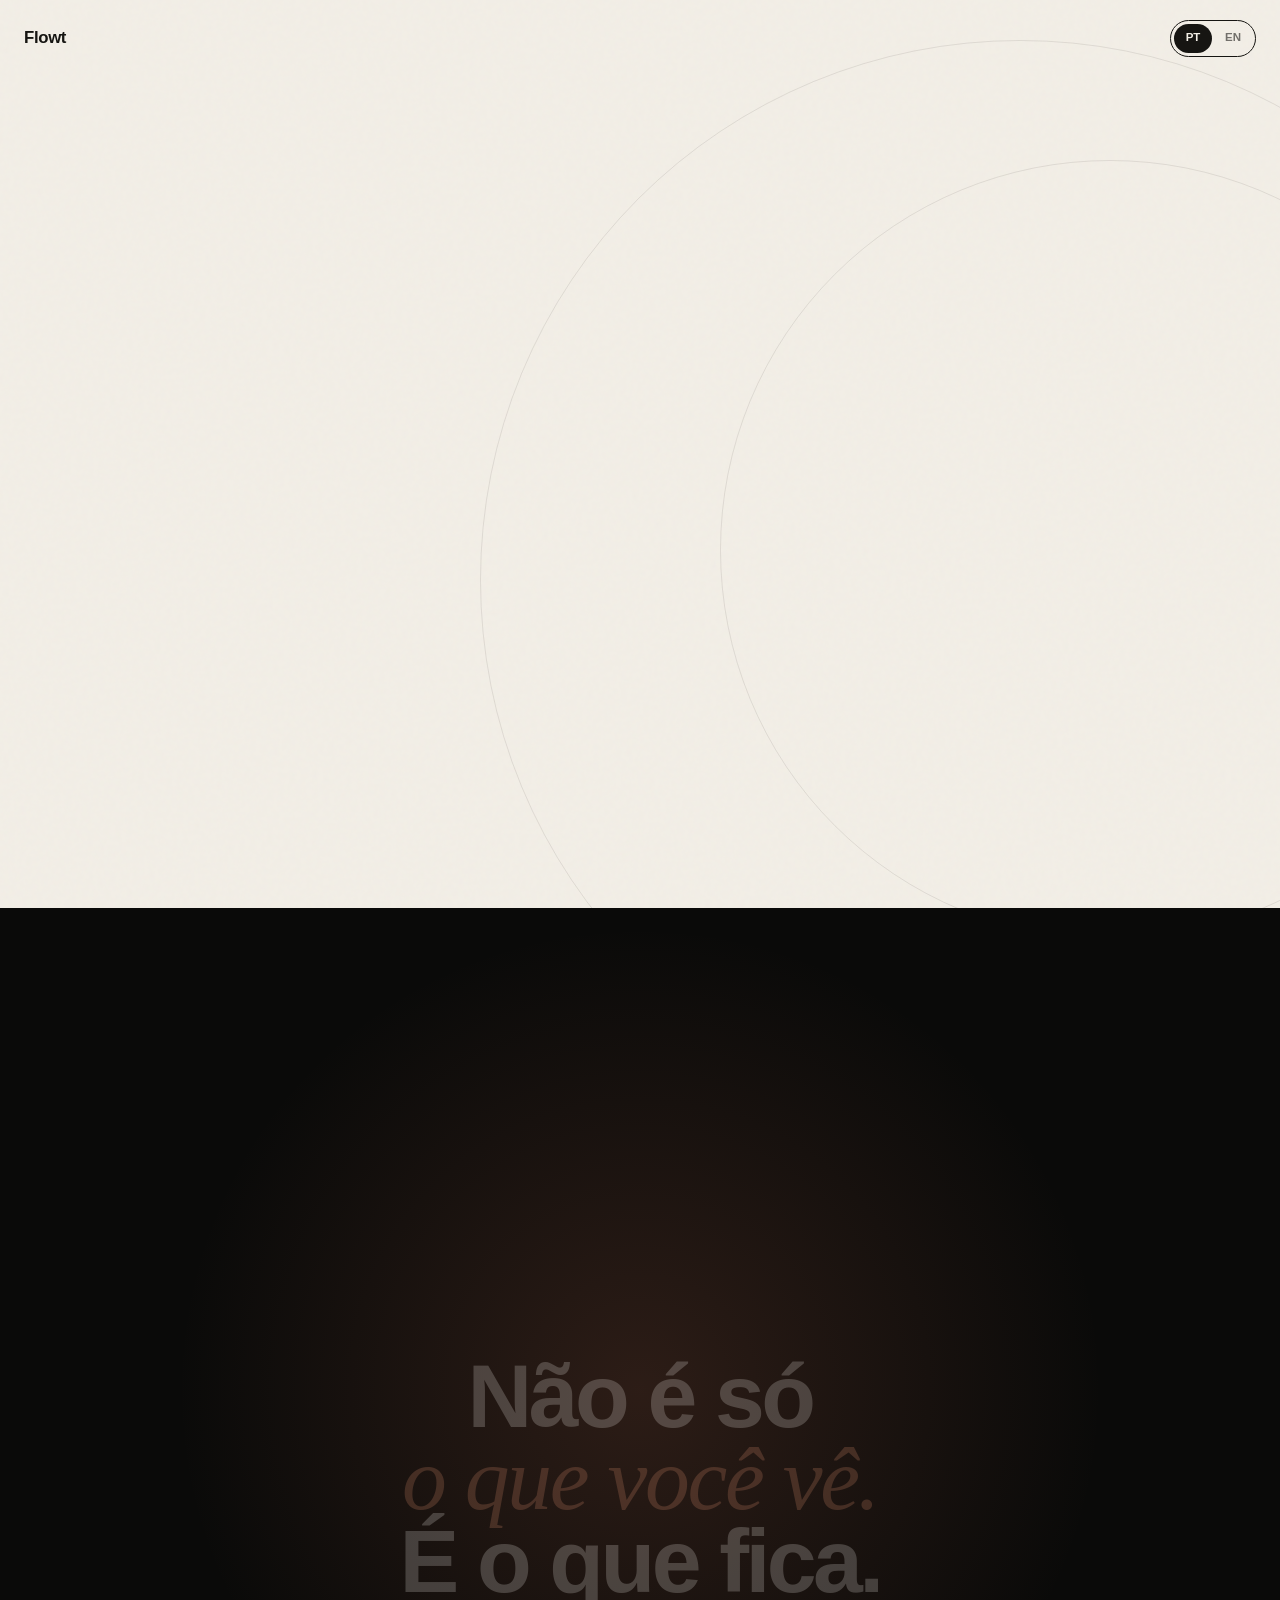
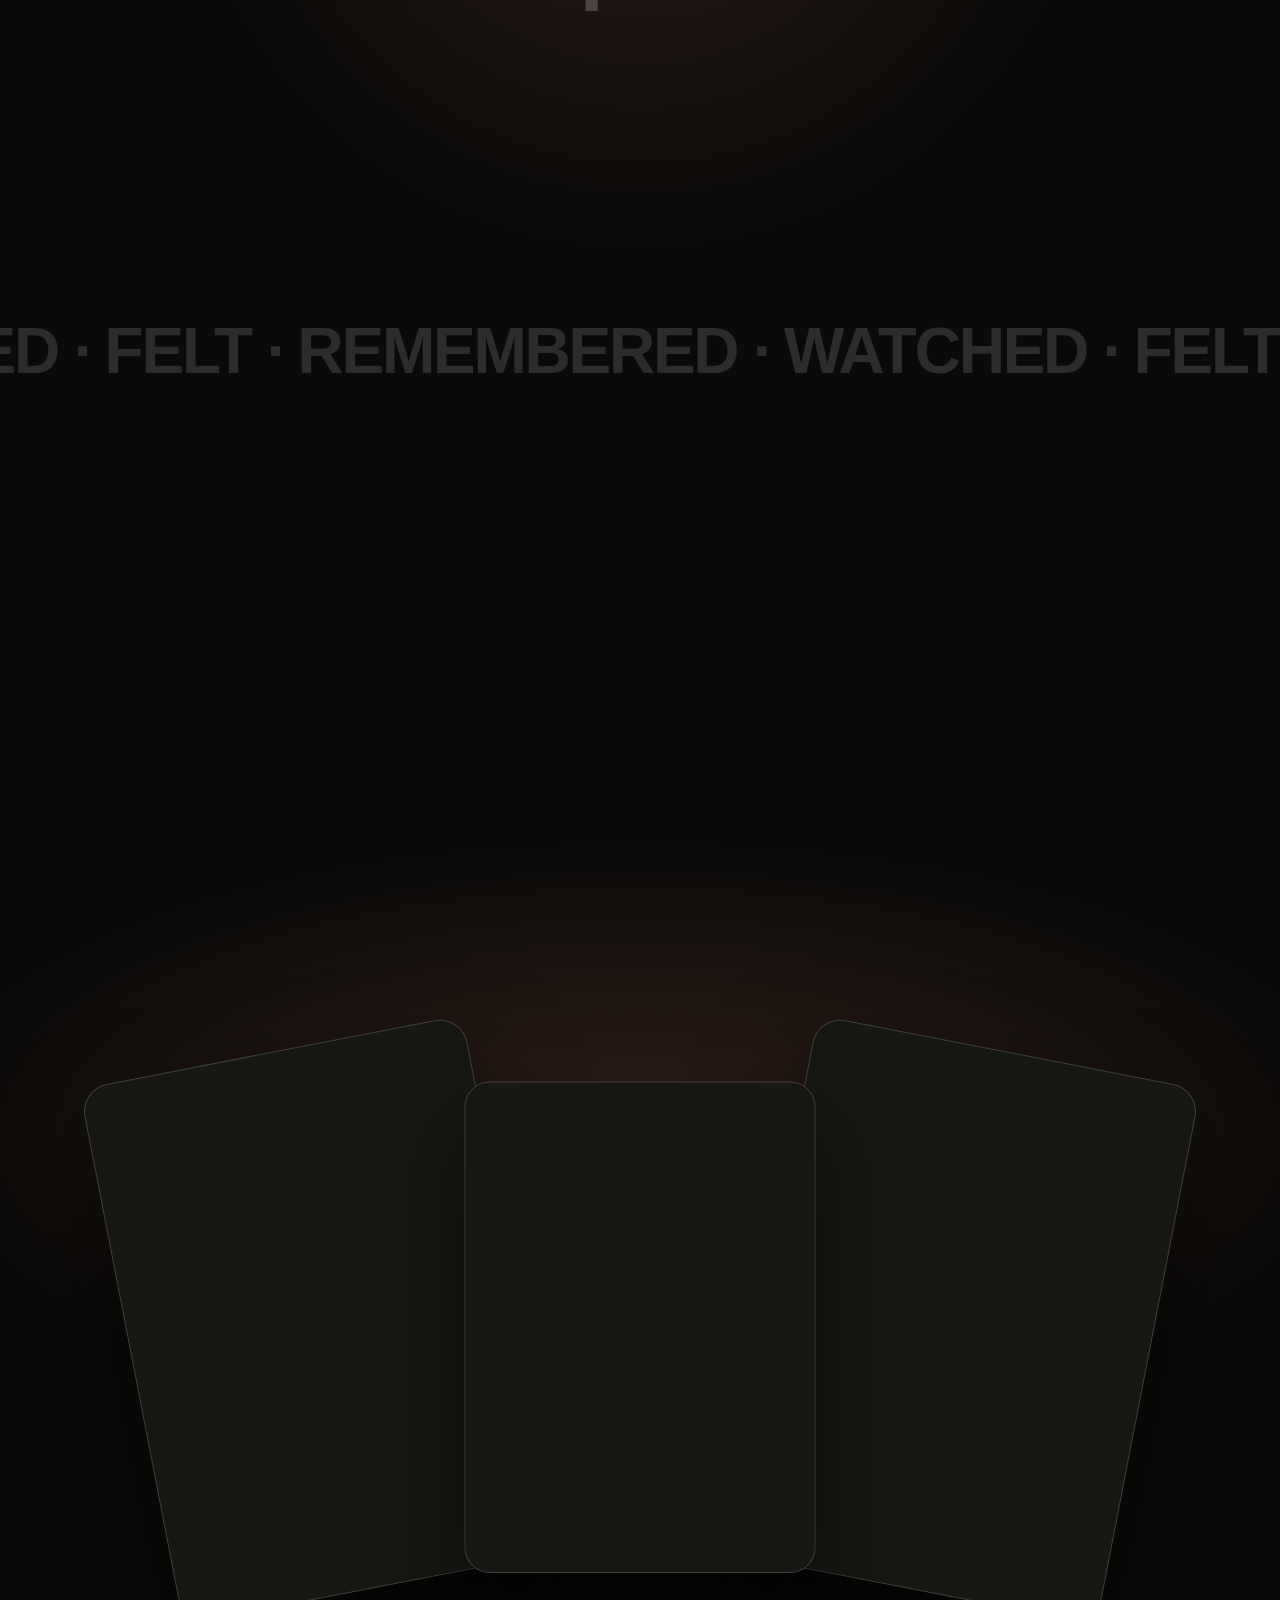
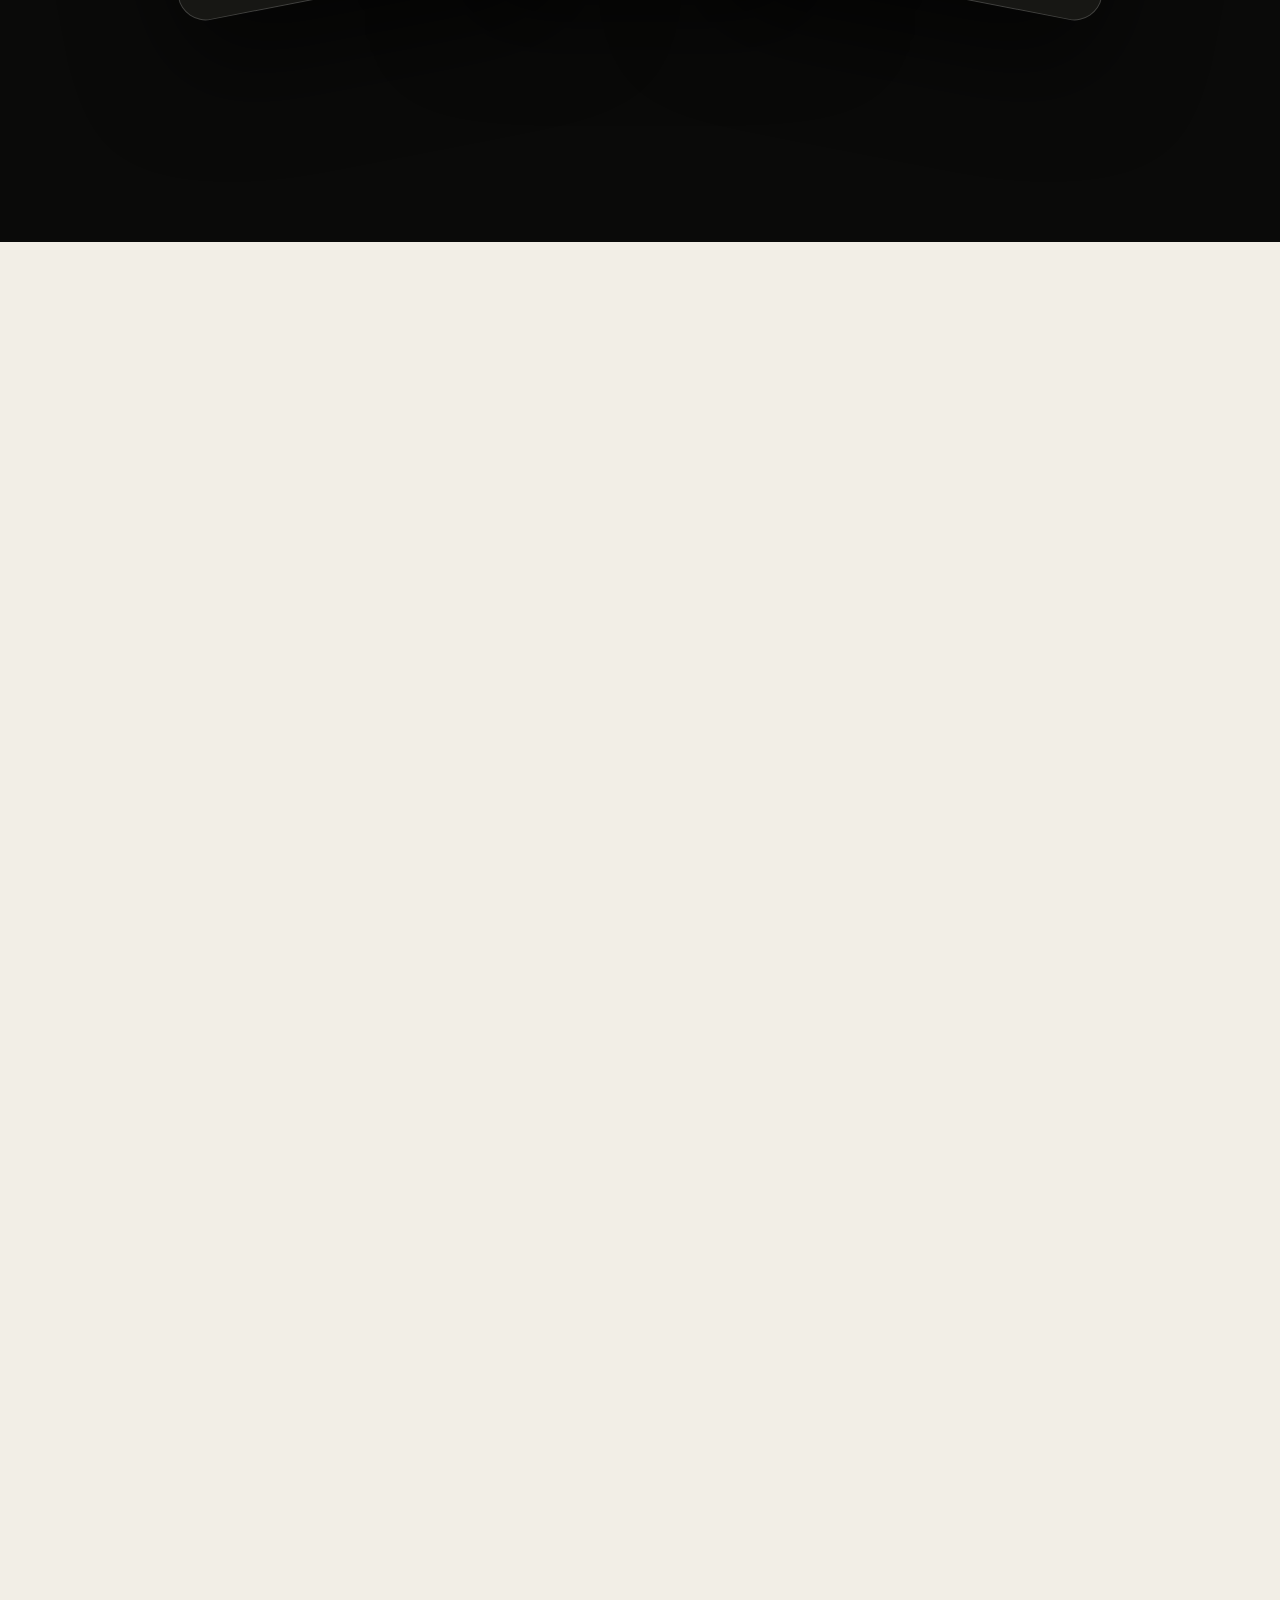
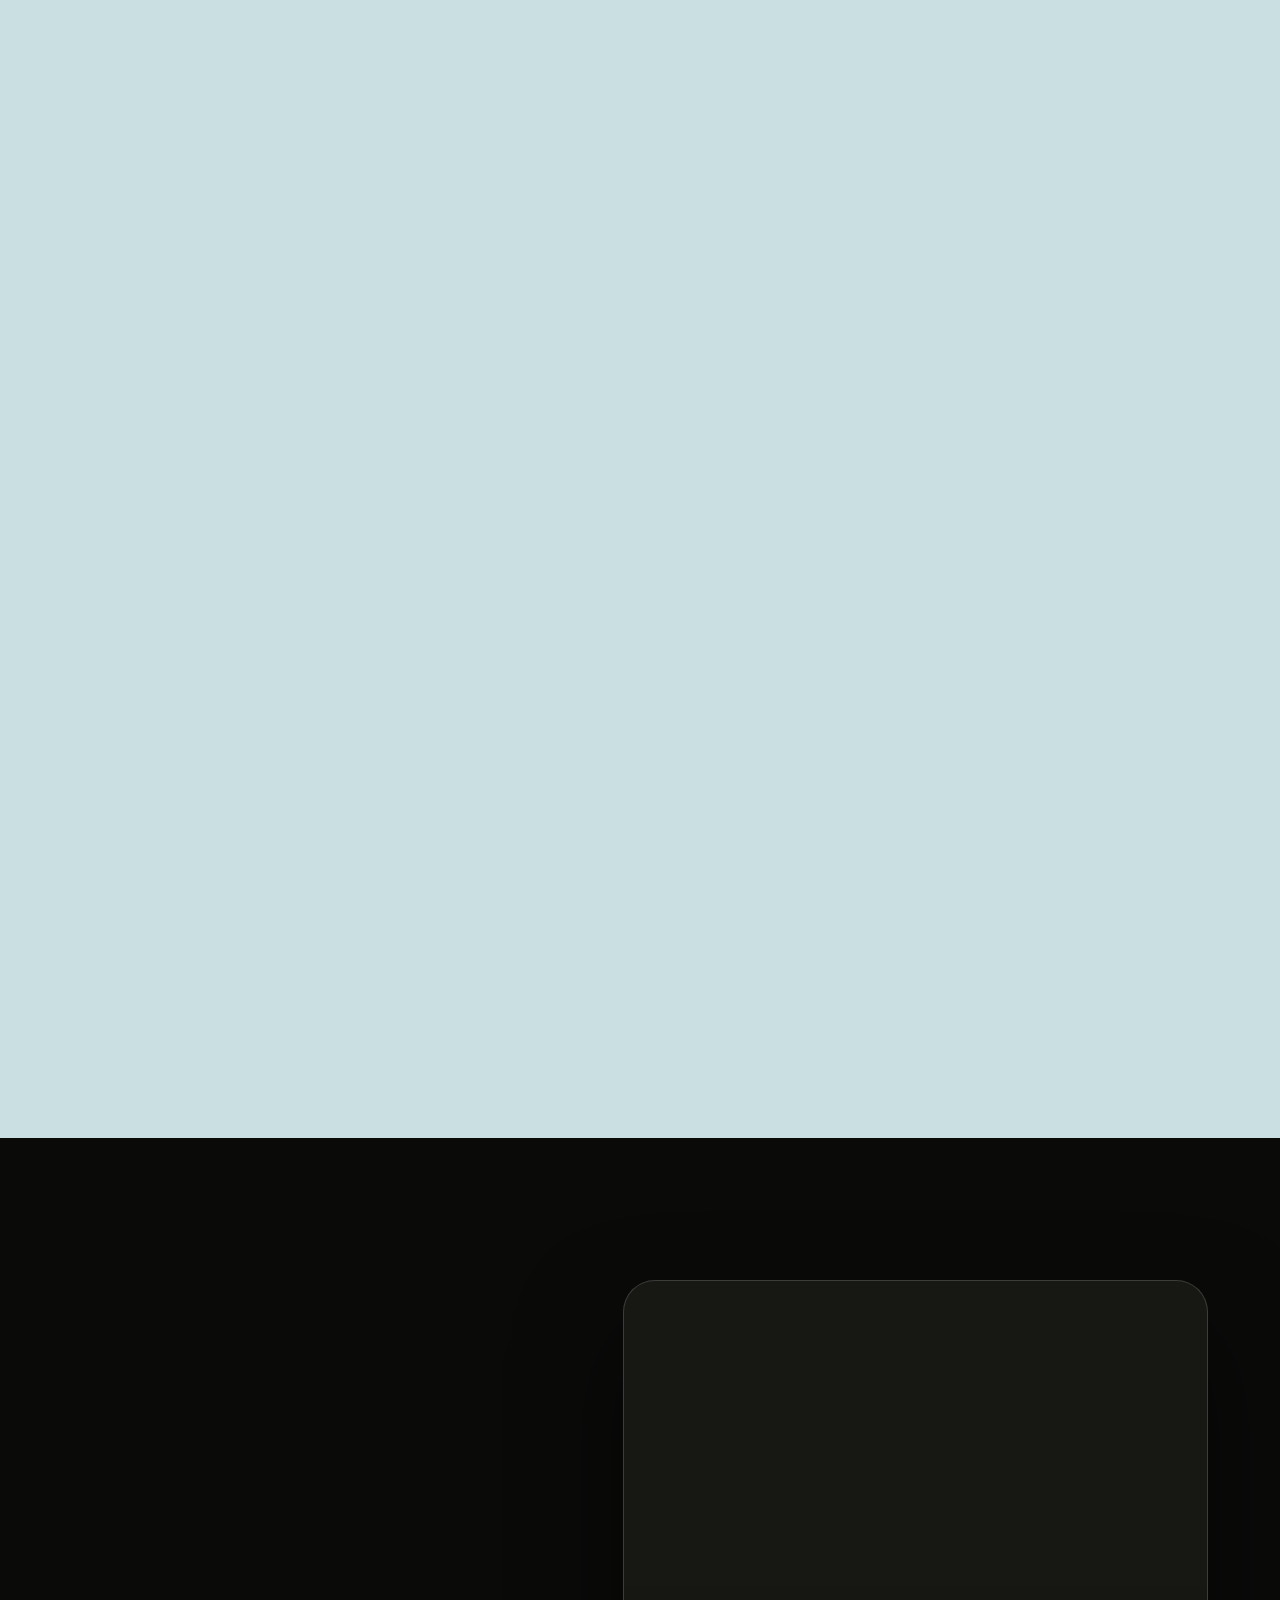
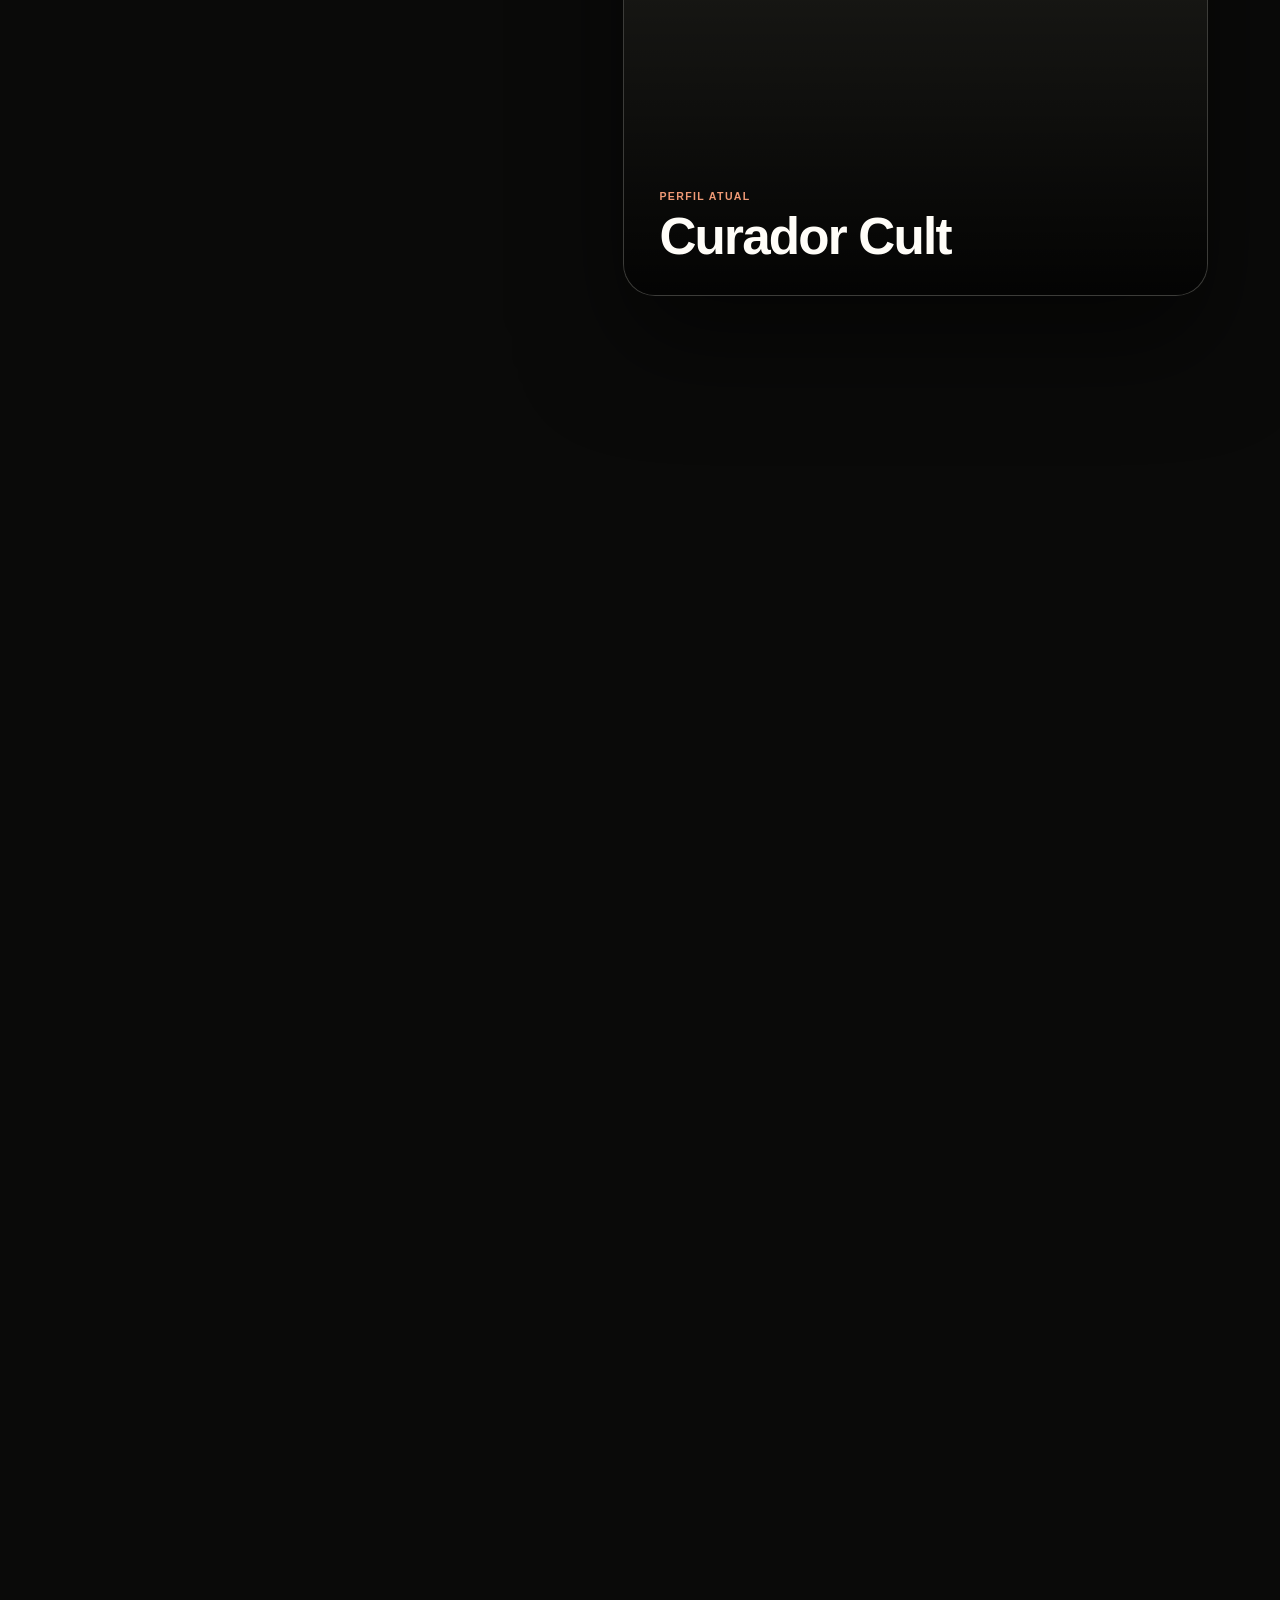
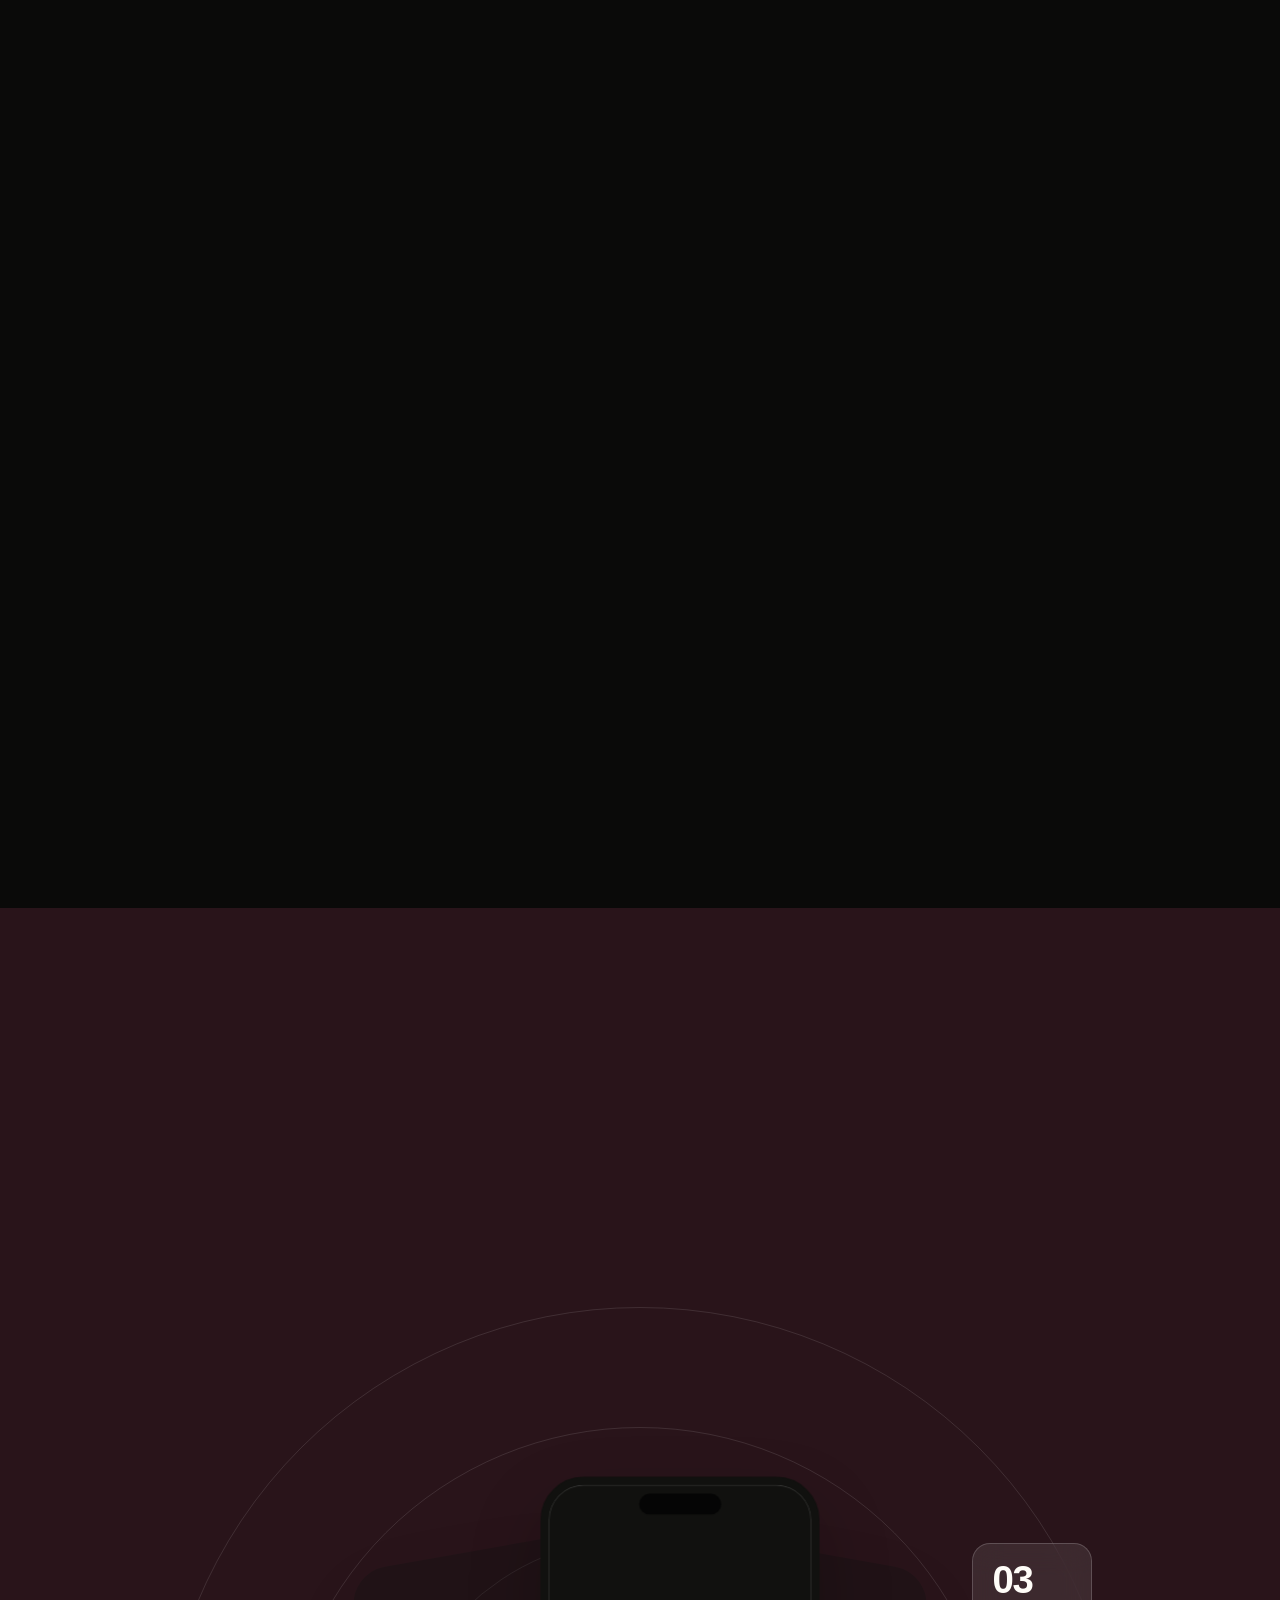
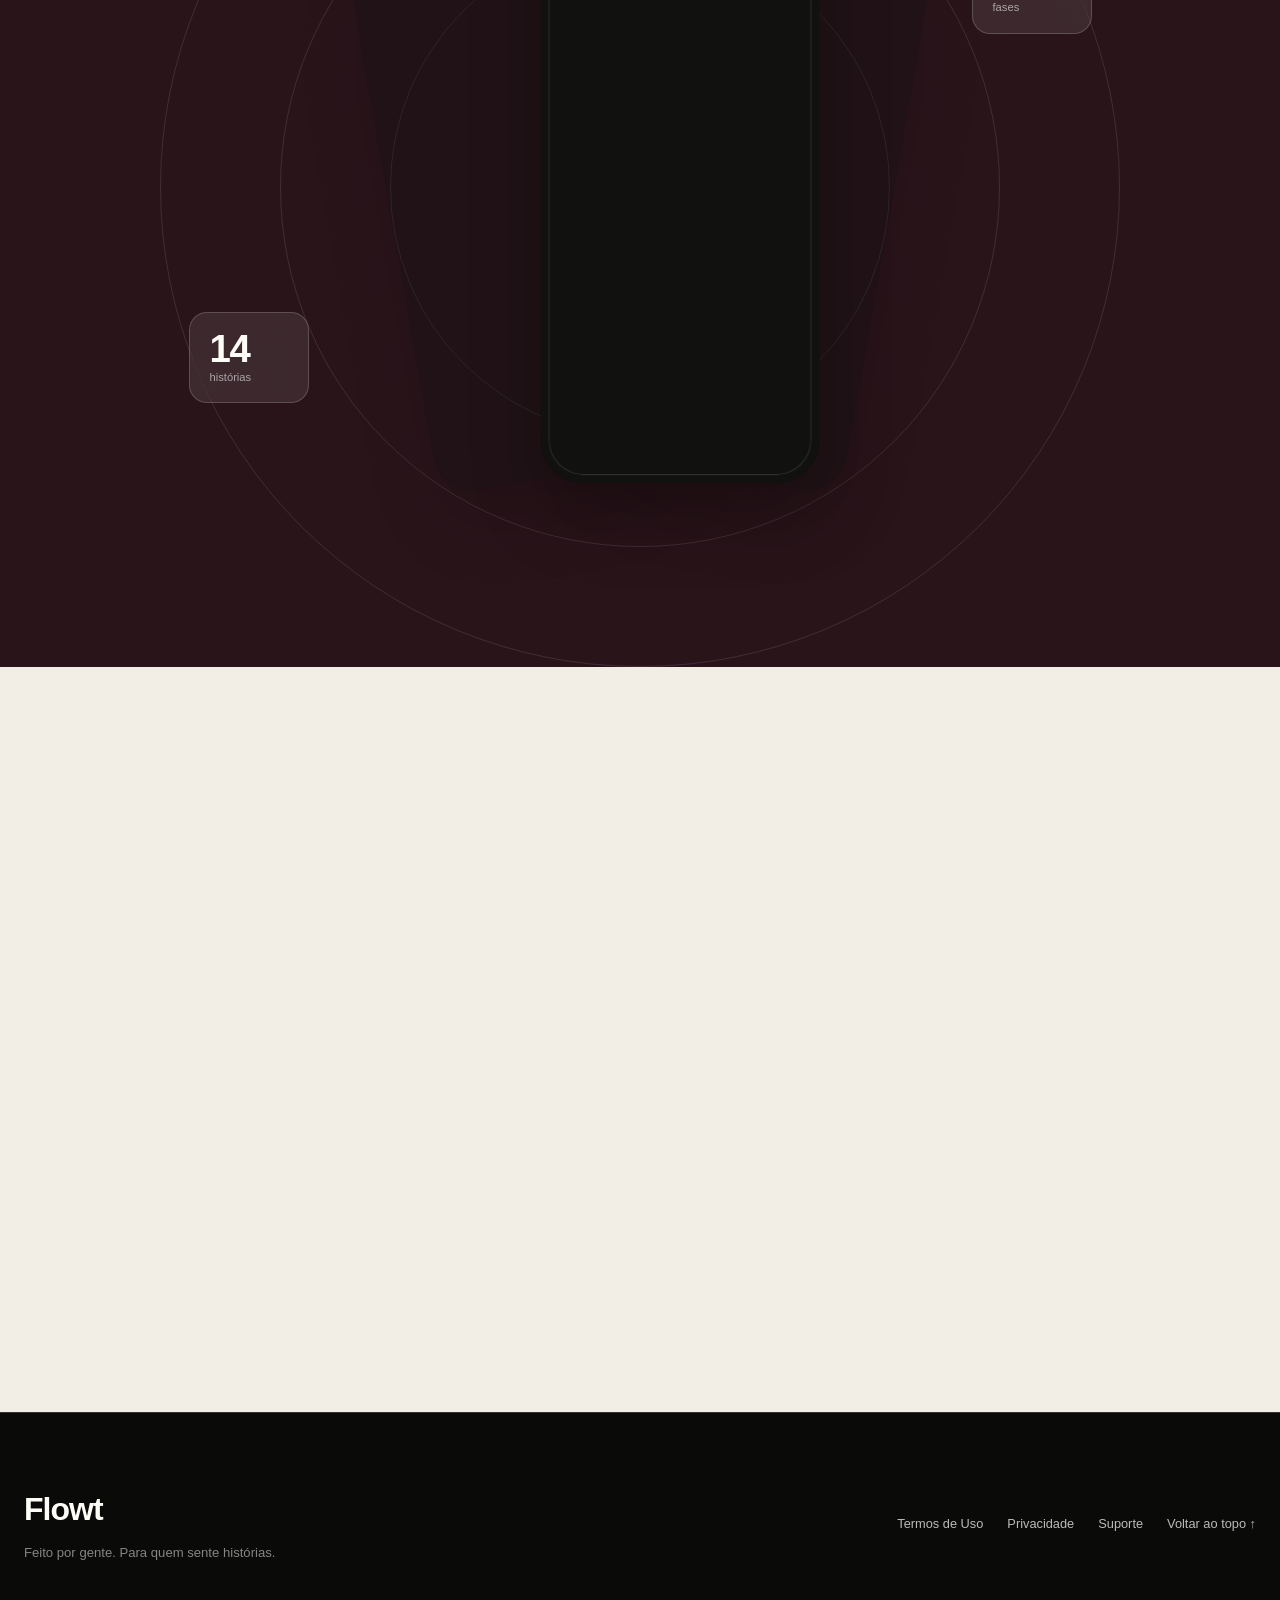
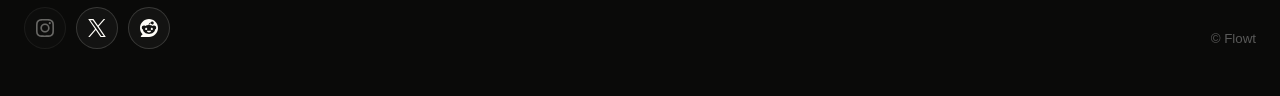
==== commit 894ff1e5: "fix: integrate support page with site layout" ====
--- a/index.html
+++ b/index.html
@@ -284,6 +284,7 @@
     <nav aria-label="Links do rodapé" data-i18n-aria="aria.footerLinks">
       <a href="./terms/" data-i18n="footer.terms">Termos de Uso</a>
       <a href="./privacy/" data-i18n="footer.privacy">Privacidade</a>
+      <a href="./support/" data-i18n="footer.support">Suporte</a>
       <a href="#top" data-i18n="footer.top">Voltar ao topo ↑</a>
     </nav>
     <div class="footer-social" aria-label="Redes sociais" data-i18n-aria="aria.social">
